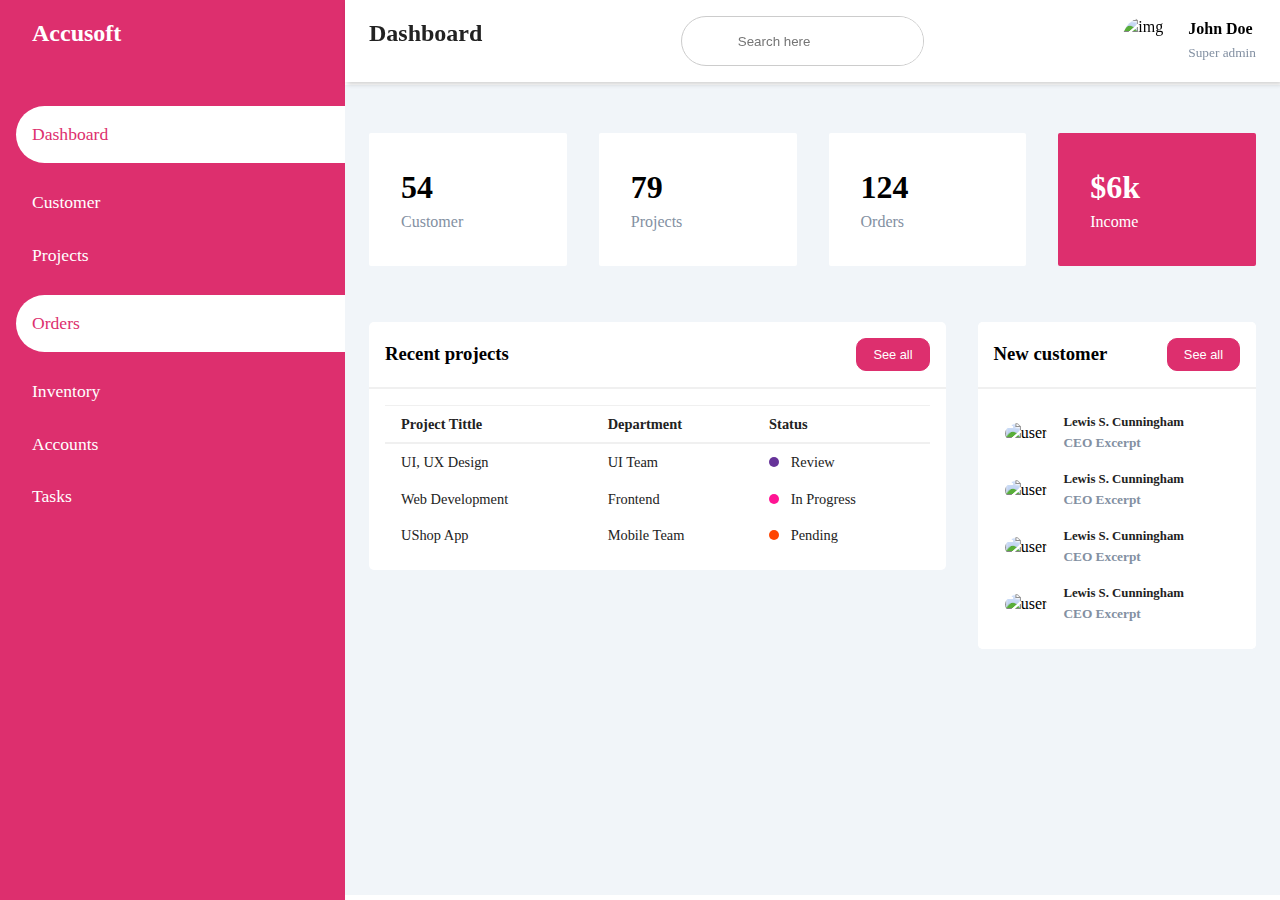
==== Seller/index.html @ 7dd34c06 "'seller'" ====
<!DOCTYPE html>
<html lang="en">
  <head>
    <meta charset="UTF-8" />
    <meta http-equiv="X-UA-Compatible" content="IE=edge" />
    <meta name="viewport" content="width=device-width, initial-scale=1.0" />
    <title>Document</title>
    <link
      rel="stylesheet"
      href="https://cdnjs.cloudflare.com/ajax/libs/font-awesome/5.15.3/css/all.min.css"
      integrity="sha512-iBBXm8fW90+nuLcSKlbmrPcLa0OT92xO1BIsZ+ywDWZCvqsWgccV3gFoRBv0z+8dLJgyAHIhR35VZc2oM/gI1w=="
      crossorigin="anonymous"
    />
    <link rel="stylesheet" href="../Asserts/Css/style.css" />
  </head>
  <body>
    <input type="checkbox" name="sidebar-toggle" id="sidebar-toggle" />

    <!-- Sidebar -->
    <div class="sidebar-seller">
      <div class="sidebar-brand">
        <h2>
          <i class="fab fa-accusoft"></i>
          <span>Accusoft</span>
        </h2>
      </div>
      <div class="sidebar-menu">
        <ul>
          <li>
            <a class="active" href="">
              <i class="fa fa-igloo"></i>
              <span>Dashboard</span>
            </a>
          </li>
          <li>
            <a href="">
              <i class="fa fa-users"></i>
              <span>Customer</span>
            </a>
          </li>
          <li>
            <a href="">
              <i class="fa fa-clipboard-list"></i>
              <span>Projects</span>
            </a>
          </li>
          <li>
            <a class="active" href="">
              <i class="fa fa-shopping-bag"></i>
              <span>Orders</span>
            </a>
          </li>
          <li>
            <a href="">
              <i class="fa fa-receipt"></i>
              <span>Inventory</span>
            </a>
          </li>
          <li>
            <a href="">
              <i class="fa fa-user-circle"></i>
              <span>Accounts</span>
            </a>
          </li>
          <li>
            <a href="">
              <i class="fa fa-clipboard-list"></i>
              <span>Tasks</span>
            </a>
          </li>
        </ul>
      </div>
    </div>

    <!-- Content -->
    <div class="main-content-seller">
      <header>
        <h2>
          <label for="sidebar-toggle">
            <span class="fa fa-bars"></span>
          </label>
          Dashboard
        </h2>
        <div class="search-wrapper">
          <i class="fa fa-search"></i>
          <input type="search" placeholder="Search here" />
        </div>
        <div class="user-wrapper">
          <img src="../Asserts/Images/Admin/admin.jpg" alt="img" />
          <div class="info">
            <h4>John Doe</h4>
            <small>Super admin</small>
          </div>
        </div>
      </header>
      <main>
        <div class="cards">
          <div class="card-single">
            <div class="card-info">
              <h1>54</h1>
              <span>Customer</span>
            </div>
            <div class="card-icon">
              <i class="fa fa-users"></i>
            </div>
          </div>
          <div class="card-single">
            <div class="card-info">
              <h1>79</h1>
              <span>Projects</span>
            </div>
            <div class="card-icon">
              <i class="fa fa-clipboard-list"></i>
            </div>
          </div>
          <div class="card-single">
            <div class="card-info">
              <h1>124</h1>
              <span>Orders</span>
            </div>
            <div class="card-icon">
              <i class="fa fa-shopping-bag"></i>
            </div>
          </div>
          <div class="card-single">
            <div class="card-info">
              <h1>$6k</h1>
              <span>Income</span>
            </div>
            <div class="card-icon">
              <i class="fab fa-google-wallet"></i>
            </div>
          </div>
        </div>

        <div class="recent-flex">
          <div class="projects">
            <div class="card">
              <div class="card-header">
                <h3>Recent projects</h3>
                <button>See all <i class="fa fa-arrow-right"></i></button>
              </div>
              <div class="card-body">
                <table>
                  <thead>
                    <tr>
                      <th>Project Tittle</th>
                      <th>Department</th>
                      <th>Status</th>
                    </tr>
                  </thead>
                  <tbody>
                    <tr>
                      <td>UI, UX Design</td>
                      <td>UI team</td>
                      <td>
                        <span class="status purple"></span>
                        review
                      </td>
                    </tr>
                    <tr>
                      <td>Web development</td>
                      <td>Frontend</td>
                      <td>
                        <span class="status pink"></span>
                        in progress
                      </td>
                    </tr>
                    <tr>
                      <td>UShop app</td>
                      <td>Mobile team</td>
                      <td>
                        <span class="status orange"></span>
                        pending
                      </td>
                    </tr>
                  </tbody>
                </table>
              </div>
            </div>
          </div>
          <div class="customers">
            <div class="card">
              <div class="card-header">
                <h3>New customer</h3>
                <button>See all <i class="fas fa-arrow-right"></i></button>
              </div>
              <div class="card-body">
                <div class="customer">
                  <div class="customer__info">
                    <div class="avatar">
                      <img src="../Asserts/Images/Admin/user.png" alt="user" />
                    </div>
                    <div class="info">
                      <h4>Lewis S. Cunningham</h4>
                      <small>CEO Excerpt</small>
                    </div>
                  </div>
                  <div class="customer__contact">
                    <i class="fas fa-user-circle"></i>
                    <i class="fas fa-comment"></i>
                    <i class="fas fa-phone"></i>
                  </div>
                </div>
                <div class="customer">
                  <div class="customer__info">
                    <div class="avatar">
                      <img src="../Asserts/Images/Admin/user.png" alt="user" />
                    </div>
                    <div class="info">
                      <h4>Lewis S. Cunningham</h4>
                      <small>CEO Excerpt</small>
                    </div>
                  </div>
                  <div class="customer__contact">
                    <i class="fas fa-user-circle"></i>
                    <i class="fas fa-comment"></i>
                    <i class="fas fa-phone"></i>
                  </div>
                </div>
                <div class="customer">
                  <div class="customer__info">
                    <div class="avatar">
                      <img src="../Asserts/Images/Admin/user.png" alt="user" />
                    </div>
                    <div class="info">
                      <h4>Lewis S. Cunningham</h4>
                      <small>CEO Excerpt</small>
                    </div>
                  </div>
                  <div class="customer__contact">
                    <i class="fas fa-user-circle"></i>
                    <i class="fas fa-comment"></i>
                    <i class="fas fa-phone"></i>
                  </div>
                </div>
                <div class="customer">
                  <div class="customer__info">
                    <div class="avatar">
                      <img src="../Asserts/Images/Admin/user.png" alt="user" />
                    </div>
                    <div class="info">
                      <h4>Lewis S. Cunningham</h4>
                      <small>CEO Excerpt</small>
                    </div>
                  </div>
                  <div class="customer__contact">
                    <i class="fas fa-user-circle"></i>
                    <i class="fas fa-comment"></i>
                    <i class="fas fa-phone"></i>
                  </div>
                </div>
              </div>
            </div>
          </div>
        </div>
      </main>
    </div>
  </body>
</html>
---- Asserts/Css/style.css ----
* {
  margin: 0;
  padding: 0;
  -webkit-box-sizing: border-box;
          box-sizing: border-box;
}

html,
body {
  font-size: 16px;
  font-weight: 500;
  line-height: 1.43;
  text-decoration: none;
  list-style: none;
}

html ::-moz-selection,
body ::-moz-selection {
  color: black;
}

html ::selection,
body ::selection {
  color: black;
}

:root {
  --color-main: #1a202e;
  --main-color-seller: #dd2f6e;
  --color-dark-seller: #1d2231;
  --text-grey-seller: #8390a2;
}

#sidebar-toggle {
  display: none;
}

#sidebar-toggle:checked ~ .sidebar {
  left: -100%;
}

#sidebar-toggle:checked ~ .main-content header {
  left: 0;
  right: 0;
  width: 100%;
}

#sidebar-toggle:checked ~ .main-content {
  margin-left: 0;
}

.sidebar {
  width: 280px;
  position: fixed;
  top: 0;
  left: 0;
  height: 100%;
  padding: 1rem 1.5rem;
  background: var(--color-main);
  color: #fff;
  z-index: 20;
  -webkit-transition: left 300ms;
  transition: left 300ms;
}

.sidebar .sidebar-brand {
  height: 70px;
}

.sidebar .sidebar-brand .brand-flex {
  display: -webkit-box;
  display: -ms-flexbox;
  display: flex;
  -webkit-box-pack: justify;
      -ms-flex-pack: justify;
          justify-content: space-between;
  -webkit-box-align: center;
      -ms-flex-align: center;
          align-items: center;
}

.sidebar .sidebar-brand .brand-flex .brand-icons span {
  font-size: 1.5rem;
  margin-left: 0.5rem;
}

.sidebar .sidebar-main .sidebar-user {
  margin: 0rem 0rem 1rem 0rem;
  text-align: center;
}

.sidebar .sidebar-main .sidebar-user img {
  width: 110px;
  height: 110px;
  border-radius: 50%;
  border-left: 2px solid transparent;
  border-right: 2px solid #efefef;
  border-bottom: 2px solid #efefef;
  border-top: 2px solid #efefef;
}

.sidebar .sidebar-main .sidebar-user .info h3 {
  font-size: 1rem;
}

.sidebar .sidebar-main .sidebar-user .info span {
  font-size: 0.8rem;
}

.sidebar .sidebar-main .sidebar-menu {
  margin-top: 3rem;
}

.sidebar .sidebar-main .sidebar-menu .menu-head {
  text-transform: uppercase;
  color: #8da2fb;
  font-size: 0.75rem;
  font-weight: 500;
  margin-bottom: 0.8rem;
}

.sidebar .sidebar-main .sidebar-menu .menu-head .heading {
  font-size: 1rem;
}

.sidebar .sidebar-main .sidebar-menu ul {
  margin-bottom: 1.5rem;
  margin-left: 0.5rem;
}

.sidebar .sidebar-main .sidebar-menu ul li {
  list-style: none;
  margin-bottom: 0.9rem;
}

.sidebar .sidebar-main .sidebar-menu ul li a {
  display: -webkit-box;
  display: -ms-flexbox;
  display: flex;
  -webkit-box-align: center;
      -ms-flex-align: center;
          align-items: center;
  color: #efefef;
  font-size: 0.9rem;
  text-decoration: none;
}

.sidebar .sidebar-main .sidebar-menu ul li a span {
  font-size: 1rem;
  display: inline-block;
  margin-right: 0.5rem;
}

.main-content {
  margin-left: 280px;
  -webkit-transition: margin-left 300ms;
  transition: margin-left 300ms;
}

.main-content header {
  height: 70px;
  display: -webkit-box;
  display: -ms-flexbox;
  display: flex;
  -webkit-box-pack: justify;
      -ms-flex-pack: justify;
          justify-content: space-between;
  -webkit-box-align: center;
      -ms-flex-align: center;
          align-items: center;
  background: #fff;
  padding: 1rem 1.5rem;
  position: fixed;
  top: 0;
  left: 280px;
  width: calc(100% - 280px);
  z-index: 20;
  -webkit-box-shadow: 4px 4px 10px rgba(0, 0, 0, 0.1);
          box-shadow: 4px 4px 10px rgba(0, 0, 0, 0.1);
  -webkit-transition: left 300ms;
  transition: left 300ms;
}

.main-content header .menu-toggle label {
  height: 60px;
  width: 60px;
  display: -ms-grid;
  display: grid;
  place-items: center;
  font-size: 1.5rem;
  border-radius: 50%;
}

.main-content header .menu-toggle label:hover {
  background: #efefef;
}

.main-content header .header-icons span {
  display: inline-block;
  margin-left: 0.7rem;
  font-size: 1.4rem;
}

.main-content main {
  padding: 1.5rem;
  background: #f1f5f9;
  min-height: calc(100vh - 70px);
  margin-top: 70px;
}

.main-content main .page-header {
  display: -webkit-box;
  display: -ms-flexbox;
  display: flex;
  -webkit-box-pack: justify;
      -ms-flex-pack: justify;
          justify-content: space-between;
}

.main-content main .page-header .header-actions button {
  outline: none;
  color: #fff;
  background: #5850ec;
  border: none;
  padding: 0.6rem 1rem;
  margin-left: 1rem;
  border-radius: 3px;
  font-weight: 600;
}

.main-content main .page-header .header-actions button span {
  font-size: 1.2rem;
  margin-left: 0.6rem;
}

.main-content main .cards {
  display: -ms-grid;
  display: grid;
  -ms-grid-columns: (1fr)[3];
      grid-template-columns: repeat(3, 1fr);
  grid-gap: 3rem;
  margin-top: 2rem;
}

.main-content main .cards .card-single {
  background: #fff;
  padding: 1rem;
  -webkit-box-shadow: 4px 4px 10px rgba(0, 0, 0, 0.1);
          box-shadow: 4px 4px 10px rgba(0, 0, 0, 0.1);
  border-radius: 2px;
}

.main-content main .cards .card-single .card-flex {
  display: -ms-grid;
  display: grid;
  -ms-grid-columns: 70% auto;
      grid-template-columns: 70% auto;
  -webkit-box-align: center;
      -ms-flex-align: center;
          align-items: center;
}

.main-content main .cards .card-single .card-flex .card-info .card-head span {
  display: block;
  text-transform: uppercase;
  color: #555;
  font-size: 0.9rem;
}

.main-content main .cards .card-single .card-flex .card-info .card-head small {
  font-weight: 600;
  color: #555;
}

.main-content main .cards .card-single .card-flex .card-info h2 {
  font-size: 2.2rem;
  color: #333;
}

.main-content main .cards .card-single .card-flex .card-chart span {
  font-size: 5rem;
}

.main-content main .cards .card-single .card-flex .card-chart.success span {
  color: seagreen;
}

.main-content main .cards .card-single .card-flex .card-chart.danger span {
  color: tomato;
}

.main-content main .cards .card-single .card-flex .card-chart.yellow span {
  color: orangered;
}

.main-content main .product-grid {
  margin-top: 4rem;
  display: -ms-grid;
  display: grid;
  -ms-grid-columns: auto 66%;
      grid-template-columns: auto 66%;
  grid-gap: 3rem;
}

.main-content main .product-grid .analytics-card {
  background: #fff;
  padding: 1.5rem;
}

.main-content main .product-grid .analytics-card .analytics-head {
  display: -webkit-box;
  display: -ms-flexbox;
  display: flex;
  -webkit-box-pack: justify;
      -ms-flex-pack: justify;
          justify-content: space-between;
  -webkit-box-align: center;
      -ms-flex-align: center;
          align-items: center;
  margin-bottom: 3rem;
}

.main-content main .product-grid .analytics-card .analytics-head h2 {
  font-size: 2rem;
}

.main-content main .product-grid .analytics-card .analytics-head span {
  font-size: 1.5rem;
}

.main-content main .product-grid .analytics-card .analytics-chart small {
  font-weight: 600;
  color: #555;
  margin-bottom: 1rem;
  display: block;
}

.main-content main .product-grid .analytics-card .analytics-chart .chart-circle {
  height: 150px;
  width: 150px;
  border-left: 10px solid transparent;
  border-right: 10px solid #5850ec;
  border-bottom: 10px solid #5850ec;
  border-top: 10px solid #5850ec;
  display: -ms-grid;
  display: grid;
  place-items: center;
  margin: auto;
  border-radius: 50%;
  margin-bottom: 3rem;
}

.main-content main .product-grid .analytics-card .analytics-chart .analytics-btn button {
  display: block;
  padding: 0.6rem 1rem;
  width: 100%;
  height: 45px;
  background: #5850ec;
  color: #fff;
  border: 1px solid #5850ec;
  border-radius: 3px;
}

.main-content main .product-grid .products h3 small {
  color: #5850ec;
  font-weight: 600;
  font-size: 0.9rem;
  display: inline-block;
  margin-left: 1rem;
}

.main-content main .product-grid .products .table-responsive {
  overflow: auto;
}

.main-content main .product-grid .products .table-responsive .products__table {
  width: 100%;
  border-collapse: collapse;
  margin-top: 1rem;
}

.main-content main .product-grid .products .table-responsive .products__table span.indicator {
  background: #c9f7f5;
  height: 15px;
  width: 15px;
  border-radius: 50%;
}

.main-content main .product-grid .products .table-responsive .products__table span.indicator.even {
  background: #fff4de;
  height: 15px;
  width: 15px;
  border-radius: 50%;
}

.main-content main .product-grid .products .table-responsive .products__table button {
  background: #8da2fd;
  color: midnightblue;
  border: 1px solid #8da2fd;
  padding: 0.5rem;
  border-radius: 3px;
}

.main-content main .product-grid .products .table-responsive .products__table tr td div {
  margin-bottom: 0.8rem;
  padding: 0.5rem;
  font-size: 0.9rem;
  font-weight: 500;
  color: #444;
  background: #fff;
  height: 60px;
  display: -webkit-box;
  display: -ms-flexbox;
  display: flex;
  -webkit-box-align: center;
      -ms-flex-align: center;
          align-items: center;
}

@media only screen and (max-width: 1124px) {
  .sidebar {
    left: -100%;
    z-index: 30;
  }
  #sidebar-toggle:checked ~ .sidebar {
    left: 0;
  }
  .main-content {
    margin-left: 0;
  }
  .main-content header {
    left: 0;
    width: 100%;
  }
  .main-content main .cards {
    -ms-grid-columns: (1fr)[2];
        grid-template-columns: repeat(2, 1fr);
  }
  .main-content main .product-grid {
    overflow-x: auto;
  }
}

@media only screen and (max-width: 768px) {
  .main-content main .page-header {
    display: block;
  }
  .main-content main .page-header .header-actions {
    margin-top: 1rem;
    text-align: right;
  }
  .main-content main .page-header .header-actions button:first-child {
    margin-left: 0rem;
  }
  .main-content main .cards {
    -ms-grid-columns: 100%;
        grid-template-columns: 100%;
  }
  .main-content main .product-grid {
    -ms-grid-columns: 100%;
        grid-template-columns: 100%;
  }
}

#sidebar-toggle {
  display: none;
}

#sidebar-toggle:checked + .sidebar-seller {
  width: 70px;
}

#sidebar-toggle:checked + .sidebar-seller li a {
  padding-left: 0;
}

#sidebar-toggle:checked + .sidebar-seller li a i {
  margin-left: 1rem;
}

#sidebar-toggle:checked + .sidebar-seller .sidebar-brand li,
#sidebar-toggle:checked + .sidebar-seller li {
  padding-left: 0.5rem;
}

#sidebar-toggle:checked + .sidebar-seller .sidebar-brand h2 span:last-child,
#sidebar-toggle:checked + .sidebar-seller li a span:last-child {
  display: none;
}

.sidebar-seller {
  width: 345px;
  position: fixed;
  top: 0;
  left: 0;
  height: 100%;
  background: var(--main-color-seller);
  -webkit-transition: width 300ms;
  transition: width 300ms;
}

.sidebar-seller .sidebar-brand {
  height: 90px;
  padding: 1rem 0rem 1rem 2rem;
  -webkit-transition: all 0.8s;
  transition: all 0.8s;
  color: #fff;
}

.sidebar-seller .sidebar-brand span {
  display: inline-block;
  padding-right: 1rem;
}

.sidebar-seller .sidebar-menu {
  margin-top: 1rem;
}

.sidebar-seller .sidebar-menu li {
  -webkit-transition: all 0.8s;
  transition: all 0.8s;
  list-style: none;
  width: 100%;
  margin-bottom: 1.7rem;
  padding-left: 1rem;
}

.sidebar-seller .sidebar-menu li a {
  display: block;
  color: #fff;
  font-size: 1.1rem;
  text-decoration: none;
  padding-left: 1rem;
}

.sidebar-seller .sidebar-menu li a.active {
  background: #fff;
  color: var(--main-color-seller);
  padding-top: 1rem;
  padding-bottom: 1rem;
  border-radius: 30px 0 0 30px;
}

.sidebar-seller .sidebar-menu li a span:first-child {
  font-size: 1.5rem;
  padding-right: 1rem;
}

#sidebar-toggle:checked ~ .main-content-seller {
  margin-left: 70px;
}

#sidebar-toggle:checked ~ .main-content-seller header {
  width: calc(100% - 70px);
  left: 70px;
}

.main-content-seller {
  -webkit-transition: margin-left 300ms;
  transition: margin-left 300ms;
  margin-left: 345px;
}

.main-content-seller header {
  position: fixed;
  top: 0;
  left: 345px;
  width: calc(100% - 345px);
  z-index: 100;
  display: -webkit-box;
  display: -ms-flexbox;
  display: flex;
  -webkit-box-pack: justify;
      -ms-flex-pack: justify;
          justify-content: space-between;
  padding: 1rem 1.5rem;
  -webkit-box-shadow: 2px 2px 5px rgba(0, 0, 0, 0.2);
          box-shadow: 2px 2px 5px rgba(0, 0, 0, 0.2);
  background: #fff;
  -webkit-transition: left 300ms;
  transition: left 300ms;
}

.main-content-seller header h2 {
  color: #222;
}

.main-content-seller header h2 label i {
  font-size: 1.7rem;
  padding-right: 1rem;
}

.main-content-seller header .search-wrapper {
  border: 1px solid #ccc;
  border-radius: 30px;
  height: 50px;
  display: -webkit-box;
  display: -ms-flexbox;
  display: flex;
  -webkit-box-align: center;
      -ms-flex-align: center;
          align-items: center;
  overflow-x: hidden;
}

.main-content-seller header .search-wrapper input {
  height: 100%;
  padding: 0.5rem;
  border: none;
  outline: none;
}

.main-content-seller header .search-wrapper i {
  display: inline-block;
  padding: 0rem 1rem;
  margin-right: 1rem;
  font-size: 1.5rem;
}

.main-content-seller header .user-wrapper {
  display: -webkit-box;
  display: -ms-flexbox;
  display: flex;
  -webkit-box-align: center;
      -ms-flex-align: center;
          align-items: center;
}

.main-content-seller header .user-wrapper img {
  width: 50px;
  height: 50px;
  border-radius: 50%;
  margin-right: 1rem;
}

.main-content-seller header .user-wrapper .info small {
  display: inline-block;
  color: var(--text-grey-seller);
}

.main-content-seller main {
  margin-top: 85px;
  padding: 2rem 1.5rem;
  background: #f1f5f9;
  min-height: calc(100vh - 90px);
}

.main-content-seller main .cards {
  display: -ms-grid;
  display: grid;
  -ms-grid-columns: (1fr)[4];
      grid-template-columns: repeat(4, 1fr);
  grid-gap: 2rem;
  margin-top: 1rem;
}

.main-content-seller main .cards .card-single {
  display: -webkit-box;
  display: -ms-flexbox;
  display: flex;
  -webkit-box-pack: justify;
      -ms-flex-pack: justify;
          justify-content: space-between;
  background: #fff;
  padding: 2rem;
  border-radius: 2px;
}

.main-content-seller main .cards .card-single:last-child {
  background: var(--main-color-seller);
}

.main-content-seller main .cards .card-single:last-child .card-info h1,
.main-content-seller main .cards .card-single:last-child .card-info span,
.main-content-seller main .cards .card-single:last-child .card-info i,
.main-content-seller main .cards .card-single:last-child .card-icon h1,
.main-content-seller main .cards .card-single:last-child .card-icon span,
.main-content-seller main .cards .card-single:last-child .card-icon i {
  color: #fff;
}

.main-content-seller main .cards .card-single .card-info span {
  color: var(--text-grey-seller);
}

.main-content-seller main .cards .card-single .card-icon i {
  font-size: 3rem;
  color: var(--main-color-seller);
}

.main-content-seller main .recent-flex {
  margin-top: 3.5rem;
  display: -ms-grid;
  display: grid;
  -ms-grid-columns: 65% auto;
      grid-template-columns: 65% auto;
  grid-gap: 2rem;
}

.main-content-seller main .recent-flex .projects .card {
  background: #fff;
  border-radius: 5px;
}

.main-content-seller main .recent-flex .projects .card .card-header {
  padding: 1rem;
  border-bottom: 2px solid #f0f0f0;
  display: -webkit-box;
  display: -ms-flexbox;
  display: flex;
  -webkit-box-pack: justify;
      -ms-flex-pack: justify;
          justify-content: space-between;
  -webkit-box-align: center;
      -ms-flex-align: center;
          align-items: center;
}

.main-content-seller main .recent-flex .projects .card .card-header button {
  background: var(--main-color-seller);
  border-radius: 10px;
  color: #fff;
  font-size: 0.8rem;
  padding: 0.5rem 1rem;
  border: 1px solid var(--main-color-seller);
  outline: none;
}

.main-content-seller main .recent-flex .projects .card .card-body {
  padding: 1rem;
}

.main-content-seller main .recent-flex .projects .card .card-body table {
  width: 100%;
  overflow-x: hidden;
  border-collapse: collapse;
}

.main-content-seller main .recent-flex .projects .card .card-body table thead tr {
  border-top: 1px solid #f0f0f0;
  border-bottom: 2px solid #f0f0f0;
}

.main-content-seller main .recent-flex .projects .card .card-body table thead tr th {
  text-transform: capitalize;
  text-align: left;
  padding: 0.5rem 1rem;
  font-weight: 700;
  font-size: 0.9rem;
  color: #222;
}

.main-content-seller main .recent-flex .projects .card .card-body table tbody tr td {
  text-transform: capitalize;
  text-align: left;
  padding: 0.5rem 1rem;
  font-size: 0.9rem;
  color: #222;
}

.main-content-seller main .recent-flex .projects .card .card-body table tbody tr td .status {
  display: inline-block;
  margin-right: 0.5rem;
  width: 10px;
  height: 10px;
  border-radius: 50%;
}

.main-content-seller main .recent-flex .projects .card .card-body table tbody tr td .status.purple {
  background: rebeccapurple;
}

.main-content-seller main .recent-flex .projects .card .card-body table tbody tr td .status.pink {
  background: deeppink;
}

.main-content-seller main .recent-flex .projects .card .card-body table tbody tr td .status.orange {
  background: orangered;
}

.main-content-seller main .recent-flex .customers {
  background: #fff;
  border-radius: 5px;
}

.main-content-seller main .recent-flex .customers .card {
  background: #fff;
  border-radius: 5px;
}

.main-content-seller main .recent-flex .customers .card .card-header {
  padding: 1rem;
  border-bottom: 2px solid #f0f0f0;
  display: -webkit-box;
  display: -ms-flexbox;
  display: flex;
  -webkit-box-pack: justify;
      -ms-flex-pack: justify;
          justify-content: space-between;
  -webkit-box-align: center;
      -ms-flex-align: center;
          align-items: center;
}

.main-content-seller main .recent-flex .customers .card .card-header button {
  background: var(--main-color-seller);
  border-radius: 10px;
  color: #fff;
  font-size: 0.8rem;
  padding: 0.5rem 1rem;
  border: 1px solid var(--main-color-seller);
  outline: none;
}

.main-content-seller main .recent-flex .customers .card .card-body {
  padding: 1rem;
}

.main-content-seller main .recent-flex .customers .card .card-body .customer {
  display: -webkit-box;
  display: -ms-flexbox;
  display: flex;
  -webkit-box-pack: justify;
      -ms-flex-pack: justify;
          justify-content: space-between;
  -webkit-box-align: center;
      -ms-flex-align: center;
          align-items: center;
  padding: 0.5rem 0.7rem;
}

.main-content-seller main .recent-flex .customers .card .card-body .customer .customer__info {
  display: -webkit-box;
  display: -ms-flexbox;
  display: flex;
  -webkit-box-align: center;
      -ms-flex-align: center;
          align-items: center;
}

.main-content-seller main .recent-flex .customers .card .card-body .customer .customer__info .avatar img {
  width: 40px;
  height: 40px;
  border-radius: 50%;
  margin-right: 1rem;
}

.main-content-seller main .recent-flex .customers .card .card-body .customer .customer__info .info h4 {
  font-size: 0.8rem;
  font-weight: 700;
  color: #222;
}

.main-content-seller main .recent-flex .customers .card .card-body .customer .customer__info .info small {
  font-weight: 600;
  color: var(--text-grey-seller);
}

.main-content-seller main .recent-flex .customers .card .card-body .customer .customer__contact i {
  font-size: 1.2rem;
  display: inline-block;
  margin-left: 0.5rem;
  color: var(--main-color-seller);
}

@media only screen and (max-width: 1200px) {
  .sidebar-seller {
    -webkit-transition: all 0.8s;
    transition: all 0.8s;
    z-index: 200;
  }
  .sidebar-seller:hover {
    width: 345px !important;
  }
  .sidebar-seller:hover .sidebar-brand h2 span:last-child {
    display: inline-block !important;
  }
  .sidebar-seller:hover .sidebar-menu li {
    padding-left: 1rem;
  }
  .sidebar-seller:hover .sidebar-menu li a {
    padding-left: 1rem;
  }
  .sidebar-seller:hover .sidebar-menu li a i {
    margin-left: 0;
  }
  .sidebar-seller:hover .sidebar-menu li a span:last-child {
    display: inline-block !important;
  }
}

@media only screen and (max-width: 960px) {
  .sidebar-seller {
    left: -100% !important;
  }
  .main-content-seller {
    width: 100%;
    margin-left: 0;
  }
  .main-content-seller header {
    width: 100% !important;
    left: 0 !important;
  }
  .main-content-seller main .cards {
    -ms-grid-columns: (1fr)[3];
        grid-template-columns: repeat(3, 1fr);
  }
  .main-content-seller main .recent-flex {
    -ms-grid-columns: 60% 40%;
        grid-template-columns: 60% 40%;
  }
}

@media only screen and (max-width: 768px) {
  .main-content-seller {
    width: 100%;
    margin-left: 0rem;
  }
  .main-content-seller header {
    width: 100% !important;
    left: 0 !important;
  }
  .main-content-seller header h2 label {
    display: inline-block;
    text-align: center;
    background: var(--main-color-seller);
    padding-right: 0rem;
    margin-right: 1rem;
    width: 40px;
    height: 40px;
    border-radius: 50%;
    color: #fff;
    display: -webkit-box;
    display: -ms-flexbox;
    display: flex;
    -webkit-box-align: center;
        -ms-flex-align: center;
            align-items: center;
    -webkit-box-pack: center;
        -ms-flex-pack: center;
            justify-content: center;
  }
  .main-content-seller header .search-wrapper {
    display: none;
  }
  .main-content-seller main .cards {
    -ms-grid-columns: (1fr)[2];
        grid-template-columns: repeat(2, 1fr);
  }
  .main-content-seller main .recent-flex {
    -ms-grid-columns: 100%;
        grid-template-columns: 100%;
  }
  #sidebar-toggle:checked + .sidebar-seller {
    left: 0 !important;
    z-index: 300;
    width: 345px !important;
  }
  #sidebar-toggle:checked + .sidebar-seller .sidebar-brand h2 span:last-child {
    display: inline-block !important;
  }
  #sidebar-toggle:checked + .sidebar-seller .sidebar-menu li {
    padding-left: 1rem;
  }
  #sidebar-toggle:checked + .sidebar-seller .sidebar-menu li a {
    padding-left: 1rem;
  }
  #sidebar-toggle:checked + .sidebar-seller .sidebar-menu li a i {
    margin-left: 0;
  }
  #sidebar-toggle:checked + .sidebar-seller .sidebar-menu li a span:last-child {
    display: inline-block !important;
  }
  #sidebar-toggle:checked + .main-content-seller {
    margin-left: 0 !important;
  }
}

@media only screen and (max-width: 560px) {
  .main-content-seller main .cards {
    -ms-grid-columns: 100%;
        grid-template-columns: 100%;
  }
}
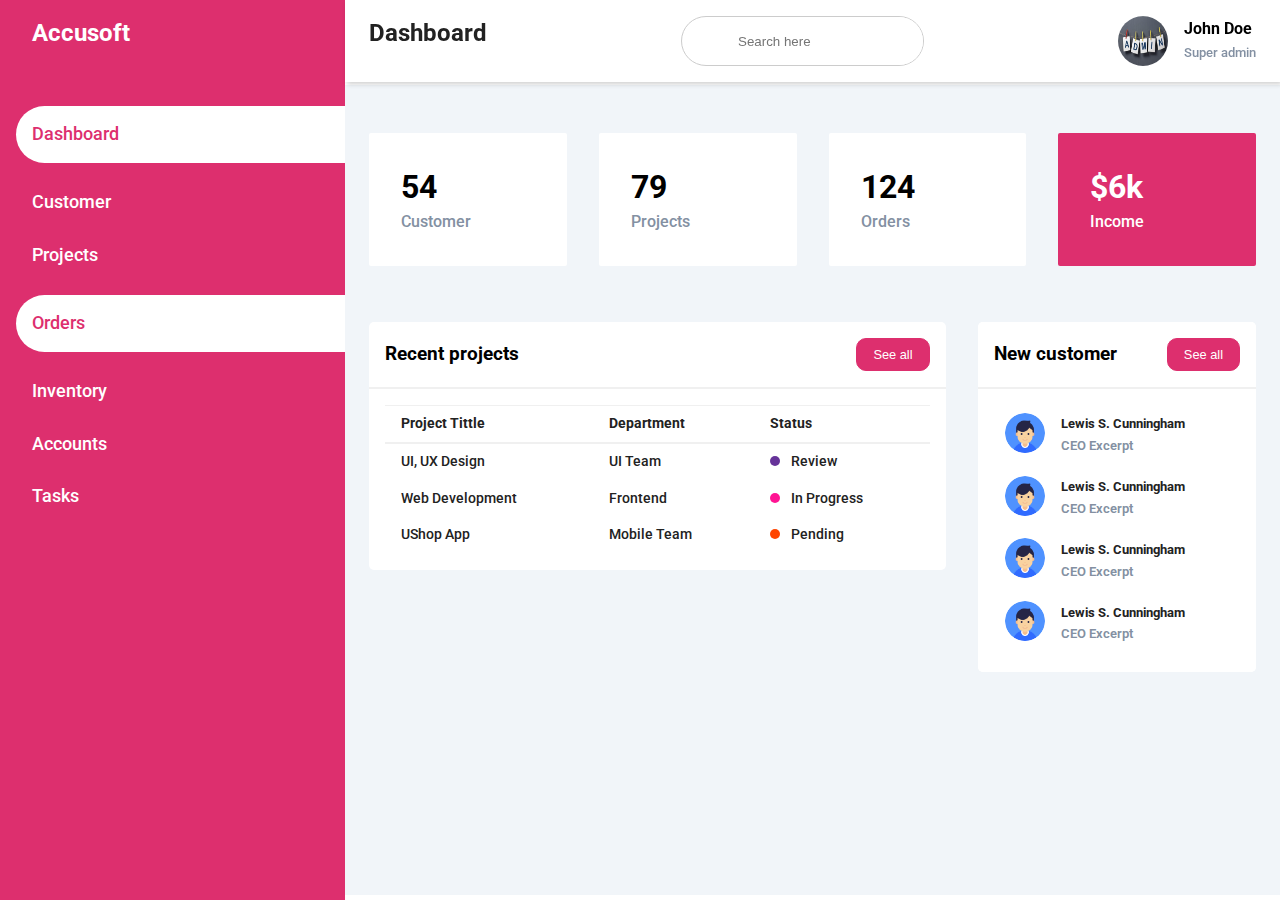
==== commit 2fe9c459: "'final'" ====
--- a/Seller/index.html
+++ b/Seller/index.html
@@ -11,7 +11,7 @@
       integrity="sha512-iBBXm8fW90+nuLcSKlbmrPcLa0OT92xO1BIsZ+ywDWZCvqsWgccV3gFoRBv0z+8dLJgyAHIhR35VZc2oM/gI1w=="
       crossorigin="anonymous"
     />
-    <link rel="stylesheet" href="../Asserts/Css/style.css" />
+    <link rel="stylesheet" href="../Assets/Css/style.css" />
   </head>
   <body>
     <input type="checkbox" name="sidebar-toggle" id="sidebar-toggle" />
@@ -86,7 +86,7 @@
           <input type="search" placeholder="Search here" />
         </div>
         <div class="user-wrapper">
-          <img src="../Asserts/Images/Admin/admin.jpg" alt="img" />
+          <img src="../Assets/Images/Admin/admin.jpg" alt="img" />
           <div class="info">
             <h4>John Doe</h4>
             <small>Super admin</small>
@@ -189,55 +189,55 @@
                 <div class="customer">
                   <div class="customer__info">
                     <div class="avatar">
-                      <img src="../Asserts/Images/Admin/user.png" alt="user" />
-                    </div>
-                    <div class="info">
-                      <h4>Lewis S. Cunningham</h4>
-                      <small>CEO Excerpt</small>
-                    </div>
-                  </div>
-                  <div class="customer__contact">
-                    <i class="fas fa-user-circle"></i>
-                    <i class="fas fa-comment"></i>
-                    <i class="fas fa-phone"></i>
-                  </div>
-                </div>
-                <div class="customer">
-                  <div class="customer__info">
-                    <div class="avatar">
-                      <img src="../Asserts/Images/Admin/user.png" alt="user" />
-                    </div>
-                    <div class="info">
-                      <h4>Lewis S. Cunningham</h4>
-                      <small>CEO Excerpt</small>
-                    </div>
-                  </div>
-                  <div class="customer__contact">
-                    <i class="fas fa-user-circle"></i>
-                    <i class="fas fa-comment"></i>
-                    <i class="fas fa-phone"></i>
-                  </div>
-                </div>
-                <div class="customer">
-                  <div class="customer__info">
-                    <div class="avatar">
-                      <img src="../Asserts/Images/Admin/user.png" alt="user" />
-                    </div>
-                    <div class="info">
-                      <h4>Lewis S. Cunningham</h4>
-                      <small>CEO Excerpt</small>
-                    </div>
-                  </div>
-                  <div class="customer__contact">
-                    <i class="fas fa-user-circle"></i>
-                    <i class="fas fa-comment"></i>
-                    <i class="fas fa-phone"></i>
-                  </div>
-                </div>
-                <div class="customer">
-                  <div class="customer__info">
-                    <div class="avatar">
-                      <img src="../Asserts/Images/Admin/user.png" alt="user" />
+                      <img src="../Assets/Images/Admin/user.png" alt="user" />
+                    </div>
+                    <div class="info">
+                      <h4>Lewis S. Cunningham</h4>
+                      <small>CEO Excerpt</small>
+                    </div>
+                  </div>
+                  <div class="customer__contact">
+                    <i class="fas fa-user-circle"></i>
+                    <i class="fas fa-comment"></i>
+                    <i class="fas fa-phone"></i>
+                  </div>
+                </div>
+                <div class="customer">
+                  <div class="customer__info">
+                    <div class="avatar">
+                      <img src="../Assets/Images/Admin/user.png" alt="user" />
+                    </div>
+                    <div class="info">
+                      <h4>Lewis S. Cunningham</h4>
+                      <small>CEO Excerpt</small>
+                    </div>
+                  </div>
+                  <div class="customer__contact">
+                    <i class="fas fa-user-circle"></i>
+                    <i class="fas fa-comment"></i>
+                    <i class="fas fa-phone"></i>
+                  </div>
+                </div>
+                <div class="customer">
+                  <div class="customer__info">
+                    <div class="avatar">
+                      <img src="../Assets/Images/Admin/user.png" alt="user" />
+                    </div>
+                    <div class="info">
+                      <h4>Lewis S. Cunningham</h4>
+                      <small>CEO Excerpt</small>
+                    </div>
+                  </div>
+                  <div class="customer__contact">
+                    <i class="fas fa-user-circle"></i>
+                    <i class="fas fa-comment"></i>
+                    <i class="fas fa-phone"></i>
+                  </div>
+                </div>
+                <div class="customer">
+                  <div class="customer__info">
+                    <div class="avatar">
+                      <img src="../Assets/Images/Admin/user.png" alt="user" />
                     </div>
                     <div class="info">
                       <h4>Lewis S. Cunningham</h4>
--- a/Assets/Css/style.css
+++ b/Assets/Css/style.css
@@ -0,0 +1,4292 @@
+@charset "UTF-8";
+@import url("https://fonts.googleapis.com/css2?family=Roboto:wght@300;400;500;700&display=swap");
+* {
+  margin: 0;
+  padding: 0;
+  -webkit-box-sizing: border-box;
+          box-sizing: border-box;
+  list-style-type: none;
+}
+
+html,
+body {
+  font-size: 16px;
+  font-weight: 500;
+  font-family: "Roboto", sans-serif;
+  line-height: 1.43;
+  text-decoration: none;
+  list-style: none;
+}
+
+html ::-moz-selection,
+body ::-moz-selection {
+  color: black;
+}
+
+html ::selection,
+body ::selection {
+  color: black;
+}
+
+:root {
+  --color-main: #1a202e;
+  --main-color-seller: #dd2f6e;
+  --color-dark-seller: #1d2231;
+  --text-grey-seller: #8390a2;
+  --white-color: #fff;
+  --black-color: #000;
+  --text-color: #333;
+  --primary-color: #fff2ee;
+  --secondary-color: #ee4d2d;
+  --border-color: #dbdbdb;
+  --header-height: 120px;
+  --navbar-height: 36px;
+  --header-with-search-height: calc(
+    var(--header-height) - var(--navbar-height)
+  );
+}
+
+/* Responsive */
+.grid {
+  width: 100%;
+  max-width: 79%;
+  /* width: 1200px;
+    max-width: 100%; */
+  margin: 0 auto;
+  display: block;
+}
+
+.grid__full-width {
+  padding: 0 10px;
+  width: 100%;
+}
+
+.grid__row {
+  display: -webkit-box;
+  display: -ms-flexbox;
+  display: flex;
+  -ms-flex-wrap: wrap;
+      flex-wrap: wrap;
+  margin: 0 -10px;
+}
+
+.grid-column-2 {
+  padding: 0 10px;
+  width: calc((100% / 12) * 2);
+}
+
+.grid-column-2-4 {
+  padding: 0 10px;
+  width: 20%;
+}
+
+.grid-column-10 {
+  -webkit-box-flex: 1;
+      -ms-flex: 1;
+          flex: 1;
+  padding: 0 10px;
+  width: calc((100% / 12) * 8);
+}
+
+.grid-column-6 {
+  padding: 0 10px;
+  width: calc(100% / 2);
+}
+
+.grid-column-8 {
+  padding: 0 10px;
+  width: calc(100% * (7 / 12));
+}
+
+.grid-column-4 {
+  padding: 0 10px;
+  width: calc(100% * (5 / 12));
+}
+
+/* Animation */
+@-webkit-keyframes fadeIn {
+  0% {
+    opacity: 0;
+  }
+  50% {
+    opacity: 0.5;
+  }
+  100% {
+    opacity: 1;
+  }
+}
+@keyframes fadeIn {
+  0% {
+    opacity: 0;
+  }
+  50% {
+    opacity: 0.5;
+  }
+  100% {
+    opacity: 1;
+  }
+}
+
+@-webkit-keyframes headerNotificationGrowth {
+  from {
+    opacity: 0;
+    -webkit-transform: scale(0);
+            transform: scale(0);
+  }
+  to {
+    opacity: 1;
+    -webkit-transform: scale(1);
+            transform: scale(1);
+  }
+}
+
+@keyframes headerNotificationGrowth {
+  from {
+    opacity: 0;
+    -webkit-transform: scale(0);
+            transform: scale(0);
+  }
+  to {
+    opacity: 1;
+    -webkit-transform: scale(1);
+            transform: scale(1);
+  }
+}
+
+@-webkit-keyframes growth {
+  from {
+    -webkit-transform: scale(var(--growth-from));
+            transform: scale(var(--growth-from));
+  }
+  to {
+    -webkit-transform: scale(var(--growth-to));
+            transform: scale(var(--growth-to));
+  }
+}
+
+@keyframes growth {
+  from {
+    -webkit-transform: scale(var(--growth-from));
+            transform: scale(var(--growth-from));
+  }
+  to {
+    -webkit-transform: scale(var(--growth-to));
+            transform: scale(var(--growth-to));
+  }
+}
+
+/* Modal */
+/* #modal {
+    display: none;
+  } */
+#modal.show {
+  visibility: visible;
+}
+
+.modal {
+  visibility: hidden;
+  position: fixed;
+  top: 0;
+  bottom: 0;
+  left: 0;
+  right: 0;
+  display: -webkit-box;
+  display: -ms-flexbox;
+  display: flex;
+  -webkit-box-pack: center;
+      -ms-flex-pack: center;
+          justify-content: center;
+  -webkit-box-align: center;
+      -ms-flex-align: center;
+          align-items: center;
+  -webkit-animation: fadeIn linear 2s;
+          animation: fadeIn linear 2s;
+}
+
+.modal__overplay {
+  position: absolute;
+  width: 100%;
+  height: 100%;
+  background: rgba(0, 0, 0, 0.2);
+}
+
+.modal__body {
+  --growth-from: 0.5;
+  --growth-to: 1;
+  position: relative;
+  z-index: 2;
+  /* background: var(--white-color);
+    border-radius: 5px; */
+  -webkit-animation: growth linear 2s;
+          animation: growth linear 2s;
+}
+
+/* Button */
+.btn {
+  padding: 0;
+  /* min-width: 142px; */
+  min-width: 124px;
+  height: 34px;
+  text-decoration: none;
+  border: none;
+  border-radius: 2px;
+  text-transform: uppercase;
+  font-size: 0.9rem;
+  font-weight: 400;
+  outline: none;
+  cursor: pointer;
+  color: var(--text-color);
+  background: none;
+  -webkit-transition: all 0.5s;
+  transition: all 0.5s;
+}
+
+.btn:hover {
+  background: rgba(0, 0, 0, 0.04);
+}
+
+#sidebar-toggle {
+  display: none;
+}
+
+#sidebar-toggle:checked ~ .sidebar {
+  left: -100%;
+}
+
+#sidebar-toggle:checked ~ .main-content header {
+  left: 0;
+  right: 0;
+  width: 100%;
+}
+
+#sidebar-toggle:checked ~ .main-content {
+  margin-left: 0;
+}
+
+.sidebar {
+  width: 280px;
+  position: fixed;
+  top: 0;
+  left: 0;
+  height: 100%;
+  padding: 1rem 1.5rem;
+  background: var(--color-main);
+  color: #fff;
+  z-index: 20;
+  -webkit-transition: left 300ms;
+  transition: left 300ms;
+}
+
+.sidebar .sidebar-brand {
+  height: 70px;
+}
+
+.sidebar .sidebar-brand .brand-flex {
+  display: -webkit-box;
+  display: -ms-flexbox;
+  display: flex;
+  -webkit-box-pack: justify;
+      -ms-flex-pack: justify;
+          justify-content: space-between;
+  -webkit-box-align: center;
+      -ms-flex-align: center;
+          align-items: center;
+}
+
+.sidebar .sidebar-brand .brand-flex .brand-icons span {
+  font-size: 1.5rem;
+  margin-left: 0.5rem;
+}
+
+.sidebar .sidebar-main .sidebar-user {
+  margin: 0rem 0rem 1rem 0rem;
+  text-align: center;
+}
+
+.sidebar .sidebar-main .sidebar-user img {
+  width: 110px;
+  height: 110px;
+  border-radius: 50%;
+  border-left: 2px solid transparent;
+  border-right: 2px solid #efefef;
+  border-bottom: 2px solid #efefef;
+  border-top: 2px solid #efefef;
+}
+
+.sidebar .sidebar-main .sidebar-user .info h3 {
+  font-size: 1rem;
+}
+
+.sidebar .sidebar-main .sidebar-user .info span {
+  font-size: 0.8rem;
+}
+
+.sidebar .sidebar-main .sidebar-menu {
+  margin-top: 3rem;
+}
+
+.sidebar .sidebar-main .sidebar-menu .menu-head {
+  text-transform: uppercase;
+  color: #8da2fb;
+  font-size: 0.75rem;
+  font-weight: 500;
+  margin-bottom: 0.8rem;
+}
+
+.sidebar .sidebar-main .sidebar-menu .menu-head .heading {
+  font-size: 1rem;
+}
+
+.sidebar .sidebar-main .sidebar-menu ul {
+  margin-bottom: 1.5rem;
+  margin-left: 0.5rem;
+}
+
+.sidebar .sidebar-main .sidebar-menu ul li {
+  list-style: none;
+  margin-bottom: 0.9rem;
+}
+
+.sidebar .sidebar-main .sidebar-menu ul li a {
+  display: -webkit-box;
+  display: -ms-flexbox;
+  display: flex;
+  -webkit-box-align: center;
+      -ms-flex-align: center;
+          align-items: center;
+  color: #efefef;
+  font-size: 0.9rem;
+  text-decoration: none;
+}
+
+.sidebar .sidebar-main .sidebar-menu ul li a span {
+  font-size: 1rem;
+  display: inline-block;
+  margin-right: 0.5rem;
+}
+
+.main-content {
+  margin-left: 280px;
+  -webkit-transition: margin-left 300ms;
+  transition: margin-left 300ms;
+}
+
+.main-content header {
+  height: 70px;
+  display: -webkit-box;
+  display: -ms-flexbox;
+  display: flex;
+  -webkit-box-pack: justify;
+      -ms-flex-pack: justify;
+          justify-content: space-between;
+  -webkit-box-align: center;
+      -ms-flex-align: center;
+          align-items: center;
+  background: #fff;
+  padding: 1rem 1.5rem;
+  position: fixed;
+  top: 0;
+  left: 280px;
+  width: calc(100% - 280px);
+  z-index: 20;
+  -webkit-box-shadow: 4px 4px 10px rgba(0, 0, 0, 0.1);
+          box-shadow: 4px 4px 10px rgba(0, 0, 0, 0.1);
+  -webkit-transition: left 300ms;
+  transition: left 300ms;
+}
+
+.main-content header .menu-toggle label {
+  height: 60px;
+  width: 60px;
+  display: -ms-grid;
+  display: grid;
+  place-items: center;
+  font-size: 1.5rem;
+  border-radius: 50%;
+}
+
+.main-content header .menu-toggle label:hover {
+  background: #efefef;
+}
+
+.main-content header .header-icons span {
+  display: inline-block;
+  margin-left: 0.7rem;
+  font-size: 1.4rem;
+}
+
+.main-content main {
+  padding: 1.5rem;
+  background: #f1f5f9;
+  min-height: calc(100vh - 70px);
+  margin-top: 70px;
+}
+
+.main-content main .page-header {
+  display: -webkit-box;
+  display: -ms-flexbox;
+  display: flex;
+  -webkit-box-pack: justify;
+      -ms-flex-pack: justify;
+          justify-content: space-between;
+}
+
+.main-content main .page-header .header-actions button {
+  outline: none;
+  color: #fff;
+  background: #5850ec;
+  border: none;
+  padding: 0.6rem 1rem;
+  margin-left: 1rem;
+  border-radius: 3px;
+  font-weight: 600;
+}
+
+.main-content main .page-header .header-actions button span {
+  font-size: 1.2rem;
+  margin-left: 0.6rem;
+}
+
+.main-content main .cards {
+  display: -ms-grid;
+  display: grid;
+  -ms-grid-columns: (1fr)[3];
+      grid-template-columns: repeat(3, 1fr);
+  grid-gap: 3rem;
+  margin-top: 2rem;
+}
+
+.main-content main .cards .card-single {
+  background: #fff;
+  padding: 1rem;
+  -webkit-box-shadow: 4px 4px 10px rgba(0, 0, 0, 0.1);
+          box-shadow: 4px 4px 10px rgba(0, 0, 0, 0.1);
+  border-radius: 2px;
+}
+
+.main-content main .cards .card-single .card-flex {
+  display: -ms-grid;
+  display: grid;
+  -ms-grid-columns: 70% auto;
+      grid-template-columns: 70% auto;
+  -webkit-box-align: center;
+      -ms-flex-align: center;
+          align-items: center;
+}
+
+.main-content main .cards .card-single .card-flex .card-info .card-head span {
+  display: block;
+  text-transform: uppercase;
+  color: #555;
+  font-size: 0.9rem;
+}
+
+.main-content main .cards .card-single .card-flex .card-info .card-head small {
+  font-weight: 600;
+  color: #555;
+}
+
+.main-content main .cards .card-single .card-flex .card-info h2 {
+  font-size: 2.2rem;
+  color: #333;
+}
+
+.main-content main .cards .card-single .card-flex .card-chart span {
+  font-size: 5rem;
+}
+
+.main-content main .cards .card-single .card-flex .card-chart.success span {
+  color: seagreen;
+}
+
+.main-content main .cards .card-single .card-flex .card-chart.danger span {
+  color: tomato;
+}
+
+.main-content main .cards .card-single .card-flex .card-chart.yellow span {
+  color: orangered;
+}
+
+.main-content main .product-grid {
+  margin-top: 4rem;
+  display: -ms-grid;
+  display: grid;
+  -ms-grid-columns: auto 66%;
+      grid-template-columns: auto 66%;
+  grid-gap: 3rem;
+}
+
+.main-content main .product-grid .analytics-card {
+  background: #fff;
+  padding: 1.5rem;
+}
+
+.main-content main .product-grid .analytics-card .analytics-head {
+  display: -webkit-box;
+  display: -ms-flexbox;
+  display: flex;
+  -webkit-box-pack: justify;
+      -ms-flex-pack: justify;
+          justify-content: space-between;
+  -webkit-box-align: center;
+      -ms-flex-align: center;
+          align-items: center;
+  margin-bottom: 3rem;
+}
+
+.main-content main .product-grid .analytics-card .analytics-head h2 {
+  font-size: 2rem;
+}
+
+.main-content main .product-grid .analytics-card .analytics-head span {
+  font-size: 1.5rem;
+}
+
+.main-content main .product-grid .analytics-card .analytics-chart small {
+  font-weight: 600;
+  color: #555;
+  margin-bottom: 1rem;
+  display: block;
+}
+
+.main-content main .product-grid .analytics-card .analytics-chart .chart-circle {
+  height: 150px;
+  width: 150px;
+  border-left: 10px solid transparent;
+  border-right: 10px solid #5850ec;
+  border-bottom: 10px solid #5850ec;
+  border-top: 10px solid #5850ec;
+  display: -ms-grid;
+  display: grid;
+  place-items: center;
+  margin: auto;
+  border-radius: 50%;
+  margin-bottom: 3rem;
+}
+
+.main-content main .product-grid .analytics-card .analytics-chart .analytics-btn button {
+  display: block;
+  padding: 0.6rem 1rem;
+  width: 100%;
+  height: 45px;
+  background: #5850ec;
+  color: #fff;
+  border: 1px solid #5850ec;
+  border-radius: 3px;
+}
+
+.main-content main .product-grid .products h3 small {
+  color: #5850ec;
+  font-weight: 600;
+  font-size: 0.9rem;
+  display: inline-block;
+  margin-left: 1rem;
+}
+
+.main-content main .product-grid .products .table-responsive {
+  overflow: auto;
+}
+
+.main-content main .product-grid .products .table-responsive .products__table {
+  width: 100%;
+  border-collapse: collapse;
+  margin-top: 1rem;
+}
+
+.main-content main .product-grid .products .table-responsive .products__table span.indicator {
+  background: #c9f7f5;
+  height: 15px;
+  width: 15px;
+  border-radius: 50%;
+}
+
+.main-content main .product-grid .products .table-responsive .products__table span.indicator.even {
+  background: #fff4de;
+  height: 15px;
+  width: 15px;
+  border-radius: 50%;
+}
+
+.main-content main .product-grid .products .table-responsive .products__table button {
+  background: #8da2fd;
+  color: midnightblue;
+  border: 1px solid #8da2fd;
+  padding: 0.5rem;
+  border-radius: 3px;
+}
+
+.main-content main .product-grid .products .table-responsive .products__table tr td div {
+  margin-bottom: 0.8rem;
+  padding: 0.5rem;
+  font-size: 0.9rem;
+  font-weight: 500;
+  color: #444;
+  background: #fff;
+  height: 60px;
+  display: -webkit-box;
+  display: -ms-flexbox;
+  display: flex;
+  -webkit-box-align: center;
+      -ms-flex-align: center;
+          align-items: center;
+}
+
+@media only screen and (max-width: 1124px) {
+  .sidebar {
+    left: -100%;
+    z-index: 30;
+  }
+  #sidebar-toggle:checked ~ .sidebar {
+    left: 0;
+  }
+  .main-content {
+    margin-left: 0;
+  }
+  .main-content header {
+    left: 0;
+    width: 100%;
+  }
+  .main-content main .cards {
+    -ms-grid-columns: (1fr)[2];
+        grid-template-columns: repeat(2, 1fr);
+  }
+  .main-content main .product-grid {
+    overflow-x: auto;
+  }
+}
+
+@media only screen and (max-width: 768px) {
+  .main-content main .page-header {
+    display: block;
+  }
+  .main-content main .page-header .header-actions {
+    margin-top: 1rem;
+    text-align: right;
+  }
+  .main-content main .page-header .header-actions button:first-child {
+    margin-left: 0rem;
+  }
+  .main-content main .cards {
+    -ms-grid-columns: 100%;
+        grid-template-columns: 100%;
+  }
+  .main-content main .product-grid {
+    -ms-grid-columns: 100%;
+        grid-template-columns: 100%;
+  }
+}
+
+#sidebar-toggle {
+  display: none;
+}
+
+#sidebar-toggle:checked + .sidebar-seller {
+  width: 70px;
+}
+
+#sidebar-toggle:checked + .sidebar-seller li a {
+  padding-left: 0;
+}
+
+#sidebar-toggle:checked + .sidebar-seller li a i {
+  margin-left: 1rem;
+}
+
+#sidebar-toggle:checked + .sidebar-seller .sidebar-brand li,
+#sidebar-toggle:checked + .sidebar-seller li {
+  padding-left: 0.5rem;
+}
+
+#sidebar-toggle:checked + .sidebar-seller .sidebar-brand h2 span:last-child,
+#sidebar-toggle:checked + .sidebar-seller li a span:last-child {
+  display: none;
+}
+
+.sidebar-seller {
+  width: 345px;
+  position: fixed;
+  top: 0;
+  left: 0;
+  height: 100%;
+  background: var(--main-color-seller);
+  -webkit-transition: width 300ms;
+  transition: width 300ms;
+}
+
+.sidebar-seller .sidebar-brand {
+  height: 90px;
+  padding: 1rem 0rem 1rem 2rem;
+  -webkit-transition: all 0.8s;
+  transition: all 0.8s;
+  color: #fff;
+}
+
+.sidebar-seller .sidebar-brand span {
+  display: inline-block;
+  padding-right: 1rem;
+}
+
+.sidebar-seller .sidebar-menu {
+  margin-top: 1rem;
+}
+
+.sidebar-seller .sidebar-menu li {
+  -webkit-transition: all 0.8s;
+  transition: all 0.8s;
+  list-style: none;
+  width: 100%;
+  margin-bottom: 1.7rem;
+  padding-left: 1rem;
+}
+
+.sidebar-seller .sidebar-menu li a {
+  display: block;
+  color: #fff;
+  font-size: 1.1rem;
+  text-decoration: none;
+  padding-left: 1rem;
+}
+
+.sidebar-seller .sidebar-menu li a.active {
+  background: #fff;
+  color: var(--main-color-seller);
+  padding-top: 1rem;
+  padding-bottom: 1rem;
+  border-radius: 30px 0 0 30px;
+}
+
+.sidebar-seller .sidebar-menu li a span:first-child {
+  font-size: 1.5rem;
+  padding-right: 1rem;
+}
+
+#sidebar-toggle:checked ~ .main-content-seller {
+  margin-left: 70px;
+}
+
+#sidebar-toggle:checked ~ .main-content-seller header {
+  width: calc(100% - 70px);
+  left: 70px;
+}
+
+.main-content-seller {
+  -webkit-transition: margin-left 300ms;
+  transition: margin-left 300ms;
+  margin-left: 345px;
+}
+
+.main-content-seller header {
+  position: fixed;
+  top: 0;
+  left: 345px;
+  width: calc(100% - 345px);
+  z-index: 100;
+  display: -webkit-box;
+  display: -ms-flexbox;
+  display: flex;
+  -webkit-box-pack: justify;
+      -ms-flex-pack: justify;
+          justify-content: space-between;
+  padding: 1rem 1.5rem;
+  -webkit-box-shadow: 2px 2px 5px rgba(0, 0, 0, 0.2);
+          box-shadow: 2px 2px 5px rgba(0, 0, 0, 0.2);
+  background: #fff;
+  -webkit-transition: left 300ms;
+  transition: left 300ms;
+}
+
+.main-content-seller header h2 {
+  color: #222;
+}
+
+.main-content-seller header h2 label i {
+  font-size: 1.7rem;
+  padding-right: 1rem;
+}
+
+.main-content-seller header .search-wrapper {
+  border: 1px solid #ccc;
+  border-radius: 30px;
+  height: 50px;
+  display: -webkit-box;
+  display: -ms-flexbox;
+  display: flex;
+  -webkit-box-align: center;
+      -ms-flex-align: center;
+          align-items: center;
+  overflow-x: hidden;
+}
+
+.main-content-seller header .search-wrapper input {
+  height: 100%;
+  padding: 0.5rem;
+  border: none;
+  outline: none;
+}
+
+.main-content-seller header .search-wrapper i {
+  display: inline-block;
+  padding: 0rem 1rem;
+  margin-right: 1rem;
+  font-size: 1.5rem;
+}
+
+.main-content-seller header .user-wrapper {
+  display: -webkit-box;
+  display: -ms-flexbox;
+  display: flex;
+  -webkit-box-align: center;
+      -ms-flex-align: center;
+          align-items: center;
+}
+
+.main-content-seller header .user-wrapper img {
+  width: 50px;
+  height: 50px;
+  border-radius: 50%;
+  margin-right: 1rem;
+}
+
+.main-content-seller header .user-wrapper .info small {
+  display: inline-block;
+  color: var(--text-grey-seller);
+}
+
+.main-content-seller main {
+  margin-top: 85px;
+  padding: 2rem 1.5rem;
+  background: #f1f5f9;
+  min-height: calc(100vh - 90px);
+}
+
+.main-content-seller main .cards {
+  display: -ms-grid;
+  display: grid;
+  -ms-grid-columns: (1fr)[4];
+      grid-template-columns: repeat(4, 1fr);
+  grid-gap: 2rem;
+  margin-top: 1rem;
+}
+
+.main-content-seller main .cards .card-single {
+  display: -webkit-box;
+  display: -ms-flexbox;
+  display: flex;
+  -webkit-box-pack: justify;
+      -ms-flex-pack: justify;
+          justify-content: space-between;
+  background: #fff;
+  padding: 2rem;
+  border-radius: 2px;
+}
+
+.main-content-seller main .cards .card-single:last-child {
+  background: var(--main-color-seller);
+}
+
+.main-content-seller main .cards .card-single:last-child .card-info h1,
+.main-content-seller main .cards .card-single:last-child .card-info span,
+.main-content-seller main .cards .card-single:last-child .card-info i,
+.main-content-seller main .cards .card-single:last-child .card-icon h1,
+.main-content-seller main .cards .card-single:last-child .card-icon span,
+.main-content-seller main .cards .card-single:last-child .card-icon i {
+  color: #fff;
+}
+
+.main-content-seller main .cards .card-single .card-info span {
+  color: var(--text-grey-seller);
+}
+
+.main-content-seller main .cards .card-single .card-icon i {
+  font-size: 3rem;
+  color: var(--main-color-seller);
+}
+
+.main-content-seller main .recent-flex {
+  margin-top: 3.5rem;
+  display: -ms-grid;
+  display: grid;
+  -ms-grid-columns: 65% auto;
+      grid-template-columns: 65% auto;
+  grid-gap: 2rem;
+}
+
+.main-content-seller main .recent-flex .projects .card {
+  background: #fff;
+  border-radius: 5px;
+}
+
+.main-content-seller main .recent-flex .projects .card .card-header {
+  padding: 1rem;
+  border-bottom: 2px solid #f0f0f0;
+  display: -webkit-box;
+  display: -ms-flexbox;
+  display: flex;
+  -webkit-box-pack: justify;
+      -ms-flex-pack: justify;
+          justify-content: space-between;
+  -webkit-box-align: center;
+      -ms-flex-align: center;
+          align-items: center;
+}
+
+.main-content-seller main .recent-flex .projects .card .card-header button {
+  background: var(--main-color-seller);
+  border-radius: 10px;
+  color: #fff;
+  font-size: 0.8rem;
+  padding: 0.5rem 1rem;
+  border: 1px solid var(--main-color-seller);
+  outline: none;
+}
+
+.main-content-seller main .recent-flex .projects .card .card-body {
+  padding: 1rem;
+}
+
+.main-content-seller main .recent-flex .projects .card .card-body table {
+  width: 100%;
+  overflow-x: hidden;
+  border-collapse: collapse;
+}
+
+.main-content-seller main .recent-flex .projects .card .card-body table thead tr {
+  border-top: 1px solid #f0f0f0;
+  border-bottom: 2px solid #f0f0f0;
+}
+
+.main-content-seller main .recent-flex .projects .card .card-body table thead tr th {
+  text-transform: capitalize;
+  text-align: left;
+  padding: 0.5rem 1rem;
+  font-weight: 700;
+  font-size: 0.9rem;
+  color: #222;
+}
+
+.main-content-seller main .recent-flex .projects .card .card-body table tbody tr td {
+  text-transform: capitalize;
+  text-align: left;
+  padding: 0.5rem 1rem;
+  font-size: 0.9rem;
+  color: #222;
+}
+
+.main-content-seller main .recent-flex .projects .card .card-body table tbody tr td .status {
+  display: inline-block;
+  margin-right: 0.5rem;
+  width: 10px;
+  height: 10px;
+  border-radius: 50%;
+}
+
+.main-content-seller main .recent-flex .projects .card .card-body table tbody tr td .status.purple {
+  background: rebeccapurple;
+}
+
+.main-content-seller main .recent-flex .projects .card .card-body table tbody tr td .status.pink {
+  background: deeppink;
+}
+
+.main-content-seller main .recent-flex .projects .card .card-body table tbody tr td .status.orange {
+  background: orangered;
+}
+
+.main-content-seller main .recent-flex .customers {
+  background: #fff;
+  border-radius: 5px;
+}
+
+.main-content-seller main .recent-flex .customers .card {
+  background: #fff;
+  border-radius: 5px;
+}
+
+.main-content-seller main .recent-flex .customers .card .card-header {
+  padding: 1rem;
+  border-bottom: 2px solid #f0f0f0;
+  display: -webkit-box;
+  display: -ms-flexbox;
+  display: flex;
+  -webkit-box-pack: justify;
+      -ms-flex-pack: justify;
+          justify-content: space-between;
+  -webkit-box-align: center;
+      -ms-flex-align: center;
+          align-items: center;
+}
+
+.main-content-seller main .recent-flex .customers .card .card-header button {
+  background: var(--main-color-seller);
+  border-radius: 10px;
+  color: #fff;
+  font-size: 0.8rem;
+  padding: 0.5rem 1rem;
+  border: 1px solid var(--main-color-seller);
+  outline: none;
+}
+
+.main-content-seller main .recent-flex .customers .card .card-body {
+  padding: 1rem;
+}
+
+.main-content-seller main .recent-flex .customers .card .card-body .customer {
+  display: -webkit-box;
+  display: -ms-flexbox;
+  display: flex;
+  -webkit-box-pack: justify;
+      -ms-flex-pack: justify;
+          justify-content: space-between;
+  -webkit-box-align: center;
+      -ms-flex-align: center;
+          align-items: center;
+  padding: 0.5rem 0.7rem;
+}
+
+.main-content-seller main .recent-flex .customers .card .card-body .customer .customer__info {
+  display: -webkit-box;
+  display: -ms-flexbox;
+  display: flex;
+  -webkit-box-align: center;
+      -ms-flex-align: center;
+          align-items: center;
+}
+
+.main-content-seller main .recent-flex .customers .card .card-body .customer .customer__info .avatar img {
+  width: 40px;
+  height: 40px;
+  border-radius: 50%;
+  margin-right: 1rem;
+}
+
+.main-content-seller main .recent-flex .customers .card .card-body .customer .customer__info .info h4 {
+  font-size: 0.8rem;
+  font-weight: 700;
+  color: #222;
+}
+
+.main-content-seller main .recent-flex .customers .card .card-body .customer .customer__info .info small {
+  font-weight: 600;
+  color: var(--text-grey-seller);
+}
+
+.main-content-seller main .recent-flex .customers .card .card-body .customer .customer__contact i {
+  font-size: 1.2rem;
+  display: inline-block;
+  margin-left: 0.5rem;
+  color: var(--main-color-seller);
+}
+
+@media only screen and (max-width: 1200px) {
+  .sidebar-seller {
+    -webkit-transition: all 0.8s;
+    transition: all 0.8s;
+    z-index: 200;
+  }
+  .sidebar-seller:hover {
+    width: 345px !important;
+  }
+  .sidebar-seller:hover .sidebar-brand h2 span:last-child {
+    display: inline-block !important;
+  }
+  .sidebar-seller:hover .sidebar-menu li {
+    padding-left: 1rem;
+  }
+  .sidebar-seller:hover .sidebar-menu li a {
+    padding-left: 1rem;
+  }
+  .sidebar-seller:hover .sidebar-menu li a i {
+    margin-left: 0;
+  }
+  .sidebar-seller:hover .sidebar-menu li a span:last-child {
+    display: inline-block !important;
+  }
+}
+
+@media only screen and (max-width: 960px) {
+  .sidebar-seller {
+    left: -100% !important;
+  }
+  .main-content-seller {
+    width: 100%;
+    margin-left: 0;
+  }
+  .main-content-seller header {
+    width: 100% !important;
+    left: 0 !important;
+  }
+  .main-content-seller main .cards {
+    -ms-grid-columns: (1fr)[3];
+        grid-template-columns: repeat(3, 1fr);
+  }
+  .main-content-seller main .recent-flex {
+    -ms-grid-columns: 60% 40%;
+        grid-template-columns: 60% 40%;
+  }
+}
+
+@media only screen and (max-width: 768px) {
+  .main-content-seller {
+    width: 100%;
+    margin-left: 0rem;
+  }
+  .main-content-seller header {
+    width: 100% !important;
+    left: 0 !important;
+  }
+  .main-content-seller header h2 label {
+    display: inline-block;
+    text-align: center;
+    background: var(--main-color-seller);
+    padding-right: 0rem;
+    margin-right: 1rem;
+    width: 40px;
+    height: 40px;
+    border-radius: 50%;
+    color: #fff;
+    display: -webkit-box;
+    display: -ms-flexbox;
+    display: flex;
+    -webkit-box-align: center;
+        -ms-flex-align: center;
+            align-items: center;
+    -webkit-box-pack: center;
+        -ms-flex-pack: center;
+            justify-content: center;
+  }
+  .main-content-seller header .search-wrapper {
+    display: none;
+  }
+  .main-content-seller main .cards {
+    -ms-grid-columns: (1fr)[2];
+        grid-template-columns: repeat(2, 1fr);
+  }
+  .main-content-seller main .recent-flex {
+    -ms-grid-columns: 100%;
+        grid-template-columns: 100%;
+  }
+  #sidebar-toggle:checked + .sidebar-seller {
+    left: 0 !important;
+    z-index: 300;
+    width: 345px !important;
+  }
+  #sidebar-toggle:checked + .sidebar-seller .sidebar-brand h2 span:last-child {
+    display: inline-block !important;
+  }
+  #sidebar-toggle:checked + .sidebar-seller .sidebar-menu li {
+    padding-left: 1rem;
+  }
+  #sidebar-toggle:checked + .sidebar-seller .sidebar-menu li a {
+    padding-left: 1rem;
+  }
+  #sidebar-toggle:checked + .sidebar-seller .sidebar-menu li a i {
+    margin-left: 0;
+  }
+  #sidebar-toggle:checked + .sidebar-seller .sidebar-menu li a span:last-child {
+    display: inline-block !important;
+  }
+  #sidebar-toggle:checked + .main-content-seller {
+    margin-left: 0 !important;
+  }
+}
+
+@media only screen and (max-width: 560px) {
+  .main-content-seller main .cards {
+    -ms-grid-columns: 100%;
+        grid-template-columns: 100%;
+  }
+}
+
+/* Header */
+.header {
+  width: 100%;
+  height: var(--header-height);
+  background: -webkit-gradient(linear, left top, left bottom, from(#f63e2e), to(#ff6433));
+  background: linear-gradient(180deg, #f63e2e, #ff6433);
+}
+
+.header__navbar {
+  display: -webkit-box;
+  display: -ms-flexbox;
+  display: flex;
+  -webkit-box-pack: justify;
+      -ms-flex-pack: justify;
+          justify-content: space-between;
+  -webkit-box-align: center;
+      -ms-flex-align: center;
+          align-items: center;
+  min-height: var(--navbar-height);
+}
+
+.header__navbar-list {
+  list-style: none;
+  padding-left: 0;
+}
+
+.header__navbar-list--right {
+  display: -webkit-box;
+  display: -ms-flexbox;
+  display: flex;
+  -webkit-box-pack: center;
+      -ms-flex-pack: center;
+          justify-content: center;
+  -webkit-box-align: center;
+      -ms-flex-align: center;
+          align-items: center;
+}
+
+.header__navbar-item {
+  position: relative;
+  padding: 0 7px;
+}
+
+.header__navbar-item--form-toggle:hover .header__qr,
+.header__navbar-item--form-toggle:hover .header__notification,
+.header__navbar-item--form-toggle:hover .header__navbar-user-menu {
+  display: block;
+}
+
+.header__navbar-item-link,
+.header__navbar-item {
+  display: inline-block;
+  font-size: 14px;
+  font-weight: 300;
+  color: var(--white-color);
+  text-decoration: none;
+}
+
+.header__navbar-item-link,
+.header__navbar-item,
+.header__navbar-icon-link {
+  display: -webkit-inline-box;
+  display: -ms-inline-flexbox;
+  display: inline-flex;
+  -webkit-box-align: center;
+      -ms-flex-align: center;
+          align-items: center;
+  -webkit-transition: all 0.5s;
+  transition: all 0.5s;
+}
+
+.header__navbar-item:hover,
+.header__navbar-item-link:hover,
+.header__navbar-icon-link:hover {
+  cursor: pointer;
+  color: rgba(255, 255, 255, 0.7);
+}
+
+.header__navbar-item--strong {
+  font-weight: 400;
+}
+
+.header__navbar-item--separate:after {
+  content: "";
+  display: block;
+  position: absolute;
+  border-left: 1.2px solid rgba(255, 255, 255, 0.5);
+  height: 12px;
+  top: 50%;
+  right: -5%;
+  -webkit-transform: translateY(-50%);
+          transform: translateY(-50%);
+}
+
+.header__navbar-title--no-pointer {
+  margin-right: 3px;
+  cursor: text;
+  color: var(--white-color);
+}
+
+.header__navbar-icon-link {
+  color: var(--white-color);
+  text-decoration: none;
+}
+
+.header__navbar-icon {
+  font-size: 16px;
+  margin: 0 5px;
+}
+
+/* User */
+.header__navbar-user-img {
+  width: 22px;
+  height: 22px;
+  border-radius: 50%;
+  border: 1px solid #e13e2b;
+}
+
+.header__navbar-user-name {
+  margin-left: 5px;
+  font-size: 0.9rem;
+  font-weight: 400;
+  color: var(--white-color);
+}
+
+.header__navbar-user-menu {
+  display: none;
+  position: absolute;
+  top: 100%;
+  left: -36%;
+  -webkit-transform: translateY(8%);
+          transform: translateY(8%);
+  width: 160px;
+  background: var(--white-color);
+  border-radius: 2px;
+  -webkit-box-shadow: 1px 1px 2px rgba(0, 0, 0, 0.2);
+          box-shadow: 1px 1px 2px rgba(0, 0, 0, 0.2);
+  z-index: 10;
+}
+
+.header__navbar-user-menu::before {
+  position: absolute;
+  top: 0;
+  left: 0;
+  -webkit-transform: translateY(-14%);
+          transform: translateY(-14%);
+  content: "";
+  width: 60%;
+  height: 20px;
+}
+
+.header__navbar-user-menu::after {
+  position: absolute;
+  top: -28%;
+  left: 40%;
+  content: "";
+  border-width: 18px 20px;
+  border-style: solid;
+  border-color: transparent transparent var(--white-color) transparent;
+}
+
+.header__navbar-user-item {
+  padding: 10px 16px;
+}
+
+.header__navbar-user-item--separate {
+  border-top: 1px dashed rgba(0, 0, 0, 0.05);
+}
+
+.header__navbar-user-item:first-child {
+  border-top-left-radius: 2px;
+  border-top-right-radius: 2px;
+}
+
+.header__navbar-user-item:last-child {
+  border-bottom-left-radius: 2px;
+  border-bottom-right-radius: 2px;
+}
+
+.header__navbar-user-item:hover {
+  background: #fafafa;
+}
+
+.header__navbar-user-item:hover .header__navbar-user-link {
+  color: #2ecab5;
+}
+
+.header__navbar-user-link {
+  width: 100%;
+  text-decoration: none;
+  text-transform: capitalize;
+  color: #474747;
+  font-size: 0.9rem;
+  font-weight: 400;
+}
+
+/* QR */
+.header__qr {
+  display: none;
+  width: 180px;
+  background: var(--white-color);
+  position: absolute;
+  top: 100%;
+  left: 0;
+  -webkit-transform: translate(4%, 5%);
+          transform: translate(4%, 5%);
+  border-radius: 2px;
+  padding: 2px;
+  -webkit-box-shadow: 1px 1px 2px #f2e3e3;
+          box-shadow: 1px 1px 2px #f2e3e3;
+  -webkit-animation: fadeIn ease-in 0.8s;
+          animation: fadeIn ease-in 0.8s;
+  z-index: 10;
+}
+
+.header__qr::before {
+  position: absolute;
+  top: -5%;
+  left: 0;
+  width: 100%;
+  height: 20%;
+  content: "";
+  display: block;
+}
+
+.header__qr-img {
+  width: 100%;
+}
+
+.header__qr-apps {
+  display: -webkit-box;
+  display: -ms-flexbox;
+  display: flex;
+  -webkit-box-pack: justify;
+      -ms-flex-pack: justify;
+          justify-content: space-between;
+  -ms-flex-wrap: wrap;
+      flex-wrap: wrap;
+  padding: 5px 12px;
+}
+
+.header__qr-link:last-child {
+  margin-top: 7px;
+}
+
+.header__qr-download {
+  height: 16px;
+}
+
+/* Notification */
+.header__notification {
+  display: none;
+  position: absolute;
+  top: 100%;
+  right: 0;
+  -webkit-transform: translate(-2%, 2%);
+          transform: translate(-2%, 2%);
+  width: 404px;
+  /* height: 200px;
+    overflow: hidden; */
+  border: 1px solid #d3d3d3;
+  border-radius: 2px;
+  background: var(--white-color);
+  cursor: default;
+  -webkit-transform-origin: calc(100% - 32px) top;
+          transform-origin: calc(100% - 32px) top;
+  -webkit-animation: headerNotificationGrowth ease-in 1s;
+          animation: headerNotificationGrowth ease-in 1s;
+  /* Cho browser biết có gì thay đổi */
+  will-change: opacity, transform;
+  z-index: 10;
+}
+
+.header__notification::before {
+  position: absolute;
+  top: 0;
+  right: 0;
+  -webkit-transform: translateY(-18%);
+          transform: translateY(-18%);
+  width: 100%;
+  height: 20%;
+  content: "";
+  display: block;
+}
+
+.header__notification::after {
+  position: absolute;
+  top: -4%;
+  right: 5%;
+  -webkit-transform: translateY(-10%);
+          transform: translateY(-10%);
+  content: "";
+  border-width: 15px 20px;
+  border-style: solid;
+  border-color: transparent transparent var(--white-color) transparent;
+}
+
+.header__notification-header {
+  height: 40px;
+  background: var(--white-color);
+}
+
+.header__notification-header h3 {
+  color: #c9c9c9;
+  margin: 0 0 0 12px;
+  font-weight: 400;
+  font-size: 13px;
+  line-height: 40px;
+  text-transform: capitalize;
+  -webkit-user-select: none;
+     -moz-user-select: none;
+      -ms-user-select: none;
+          user-select: none;
+}
+
+.header__notification-item {
+  background: var(--primary-color);
+}
+
+.header__notification-item--viewed {
+  background: rgba(var(--primary-color), 0.5);
+}
+
+.header__notification-item:hover,
+.header__notification-footer:hover {
+  background: #f5f5f5;
+}
+
+.header__notification-link {
+  width: 100%;
+  display: -webkit-box;
+  display: -ms-flexbox;
+  display: flex;
+  padding: 12px;
+  text-decoration: none;
+}
+
+.header__notification-img {
+  width: 50px;
+  height: 50px;
+  -o-object-fit: contain;
+     object-fit: contain;
+}
+
+.header__notification-info {
+  margin-left: 8px;
+}
+
+.header__notification-name {
+  display: block;
+  font-size: 14px;
+  font-weight: 400;
+  color: #333333;
+  line-height: 1.8rem;
+}
+
+.header__notification-description {
+  display: block;
+  margin-top: 2px;
+  font-size: 12px;
+  color: #9b9b9b;
+  line-height: 1.4;
+}
+
+.header__notification-footer {
+  background: #fcfcfc;
+  text-align: center;
+}
+
+.header__notification-btn {
+  display: block;
+  text-decoration: none;
+  width: 100%;
+  padding: 15px 0;
+  font-size: 14px;
+  font-weight: 400;
+  color: var(--text-color);
+}
+
+.header__notification-list {
+  height: 400px;
+  overflow-y: scroll;
+}
+
+.header__notification-list::-webkit-scrollbar {
+  width: 4px;
+}
+
+.header__notification-list::-webkit-scrollbar-track {
+  -webkit-box-shadow: inset 0 0 6px rgba(0, 0, 0, 0.3);
+          box-shadow: inset 0 0 6px rgba(0, 0, 0, 0.3);
+  border-radius: 10px;
+}
+
+.header__notification-list::-webkit-scrollbar-thumb {
+  border-radius: 10px;
+  -webkit-box-shadow: inset 0 0 6px rgba(0, 0, 0, 0.5);
+          box-shadow: inset 0 0 6px rgba(0, 0, 0, 0.5);
+}
+
+/* Modal */
+.auth-form {
+  width: 500px;
+  overflow: hidden;
+  border-radius: 2px;
+  background: var(--white-color);
+}
+
+.auth-form__container {
+  padding: 15px 32px 0;
+}
+
+.auth-form__header {
+  display: -webkit-box;
+  display: -ms-flexbox;
+  display: flex;
+  -webkit-box-align: center;
+      -ms-flex-align: center;
+          align-items: center;
+  -webkit-box-pack: justify;
+      -ms-flex-pack: justify;
+          justify-content: space-between;
+  padding: 10px 12px;
+}
+
+.auth-form__heading {
+  font-size: 1.3rem;
+  font-weight: 400;
+  color: var(--text-color);
+}
+
+.auth-form__switch-btn {
+  font-size: 1rem;
+  font-weight: 500;
+  color: var(--secondary-color);
+  cursor: pointer;
+}
+
+.auth-form__form {
+  margin-top: 30px;
+}
+
+.auth-form__input {
+  width: 100%;
+  height: 40px;
+  margin-bottom: 15px;
+  padding: 0 12px;
+  font-size: 0.9rem;
+  border-radius: 2px;
+  border: 1px solid var(--border-color);
+  outline: none;
+}
+
+.auth-form__input:focus {
+  border-color: #444;
+}
+
+.auth-form__aside {
+  margin-top: 8px;
+}
+
+.auth-form__policy-text {
+  margin: 0;
+  padding: 0 4px;
+  font-size: 12px;
+  font-weight: 500;
+  text-align: center;
+}
+
+.auth-form__text-link {
+  color: var(--secondary-color);
+  text-decoration: none;
+}
+
+.auth-form__controls {
+  text-align: right;
+  margin-top: 80px;
+}
+
+.btn.btn-primary {
+  width: 142px;
+  background: var(--secondary-color);
+  color: var(--white-color);
+}
+
+.btn.btn-disable {
+  cursor: default;
+}
+
+.btn-back {
+  margin-right: 8px;
+}
+
+.auth-form__social-media {
+  background: #f5f5f5;
+  margin-top: 22px;
+  padding: 10px 30px;
+  display: -webkit-box;
+  display: -ms-flexbox;
+  display: flex;
+  -webkit-box-pack: justify;
+      -ms-flex-pack: justify;
+          justify-content: space-between;
+}
+
+.btn.btn--size-s {
+  padding: 0 4px;
+  height: 32px;
+  font-size: 12px;
+}
+
+.btn-social {
+  /* background: #3b5998; */
+  display: -webkit-box;
+  display: -ms-flexbox;
+  display: flex;
+  -webkit-box-align: center;
+      -ms-flex-align: center;
+          align-items: center;
+  -webkit-box-pack: center;
+      -ms-flex-pack: center;
+          justify-content: center;
+}
+
+.btn.btn-social--facebook {
+  background: #3b5998;
+}
+
+.btn.btn-social--google {
+  color: #333;
+  background: var(--white-color);
+}
+
+.btn-social,
+.social-media__icon {
+  color: var(--white-color);
+}
+
+.social-label {
+  margin: 0 36px;
+}
+
+/* Login */
+.auth-form__help {
+  display: -webkit-box;
+  display: -ms-flexbox;
+  display: flex;
+  -webkit-box-pack: end;
+      -ms-flex-pack: end;
+          justify-content: flex-end;
+}
+
+.auth-form__help-link {
+  text-decoration: none;
+  font-size: 12px;
+  color: #939393;
+}
+
+.auth-form__help-link--forgot {
+  color: var(--secondary-color);
+}
+
+.auth-form__help-separate {
+  display: block;
+  height: 20px;
+  margin: 0 16px;
+  border-left: 1px solid var(--border-color);
+}
+
+/* Header with search */
+.header-with-search {
+  display: -webkit-box;
+  display: -ms-flexbox;
+  display: flex;
+  -webkit-box-align: center;
+      -ms-flex-align: center;
+          align-items: center;
+  padding: 0 8px;
+  height: var(--header-with-search-height);
+}
+
+/* Header logo */
+.header__logo {
+  width: 200px;
+}
+
+.header__logo-link {
+  text-decoration: none;
+}
+
+.header__logo-img {
+  width: 150px;
+  height: 50px;
+  color: white;
+}
+
+/* Header search */
+.header__search {
+  -webkit-box-flex: 1;
+      -ms-flex: 1;
+          flex: 1;
+  height: 40px;
+  border-radius: 2px;
+  background: var(--white-color);
+}
+
+/* Search form */
+.header__search form {
+  width: 100%;
+  height: 100%;
+  display: -webkit-box;
+  display: -ms-flexbox;
+  display: flex;
+  -webkit-box-align: center;
+      -ms-flex-align: center;
+          align-items: center;
+}
+
+.header__search-input-wrap {
+  position: relative;
+  -webkit-box-flex: 1;
+      -ms-flex: 1;
+          flex: 1;
+  height: 100%;
+}
+
+.header__search-input {
+  width: 100%;
+  height: 100%;
+  border: none;
+  border-radius: 2px;
+  outline: none;
+  font-size: 0.95rem;
+  color: #595959;
+  padding: 0 16px;
+}
+
+.header__search-input::-webkit-input-placeholder {
+  color: #9b9b9b;
+}
+
+.header__search-input:-ms-input-placeholder {
+  color: #9b9b9b;
+}
+
+.header__search-input::-ms-input-placeholder {
+  color: #9b9b9b;
+}
+
+.header__search-input::placeholder {
+  color: #9b9b9b;
+}
+
+/* Search select */
+.header__search-select {
+  position: relative;
+  padding-left: 16px;
+  border-left: 1px dashed var(--border-color);
+}
+
+.header__search-select-label {
+  font-size: 1rem;
+  color: var(--text-color);
+}
+
+.header__search-select-icon {
+  position: relative;
+  top: 2px;
+  font-size: 1.1rem;
+  color: #4a4a4a;
+  margin: 0 8px 0 12px;
+}
+
+.header__search-select:hover .header__search-option {
+  display: block;
+}
+
+.header__search-option {
+  display: none;
+  position: absolute;
+  top: 100%;
+  right: 0;
+  -webkit-transform: translateY(20%);
+          transform: translateY(20%);
+  list-style: none;
+  width: 134px;
+  -webkit-box-shadow: 0 1px 1px #dad1d1;
+          box-shadow: 0 1px 1px #dad1d1;
+  border-radius: 2px;
+  -webkit-animation: fadeIn ease-in 2s;
+          animation: fadeIn ease-in 2s;
+  z-index: 1;
+}
+
+.header__search-option::before {
+  content: "";
+  display: block;
+  width: 100%;
+  height: 20px;
+  position: absolute;
+  top: -20%;
+  left: 0;
+}
+
+.separate {
+  display: block;
+  border-top: 0.5px dashed #ddcdcd;
+}
+
+.header__search-option-item {
+  background: var(--white-color);
+  padding: 8px 0 8px 10px;
+  text-align: left;
+  cursor: pointer;
+}
+
+.header__search-option-item:first-child {
+  border-top-left-radius: 2px;
+  border-top-right-radius: 2px;
+}
+
+.header__search-option-item:last-child {
+  border-bottom-left-radius: 2px;
+  border-bottom-right-radius: 2px;
+}
+
+.header__search-option-item:hover {
+  background: #f2e3e3;
+}
+
+.header__search-option-item span {
+  font-size: 1rem;
+}
+
+.header__search-option-item i {
+  display: none;
+  font-size: 0.8rem;
+  color: var(--secondary-color);
+  margin-left: 12px;
+}
+
+.header__search-option-item--active.header__search-option-item i {
+  display: inline-block;
+}
+
+/* Search button */
+.header__search-btn {
+  background: var(--secondary-color);
+  border: none;
+  width: 60px;
+  height: 34px;
+  border-radius: 2px;
+  margin-right: 3px;
+  outline: none;
+  cursor: pointer;
+}
+
+.header__search-btn:hover {
+  background: #ec7962;
+}
+
+.header__search-btn-icon {
+  color: var(--white-color);
+}
+
+/* Search history */
+.header__search-input:focus ~ .header__search-history {
+  display: initial;
+}
+
+.header__search-history {
+  display: none;
+  position: absolute;
+  top: calc(100% + 4px);
+  left: 0;
+  width: calc(100% - 16px);
+  background: var(--white-color);
+  border-radius: 2px;
+  -webkit-box-shadow: 0 1px 3px #e9d7d7;
+          box-shadow: 0 1px 3px #e9d7d7;
+  z-index: 10;
+}
+
+.header__search-history-heading {
+  margin: 6px 12px;
+  font-size: 1rem;
+  font-weight: 500;
+  color: #c9c9c9;
+}
+
+.header__search-history-list {
+  padding-left: 0;
+  list-style: none;
+}
+
+.header__search-history-item {
+  padding: 0 12px;
+  height: 38px;
+  display: -webkit-box;
+  display: -ms-flexbox;
+  display: flex;
+  -webkit-box-align: center;
+      -ms-flex-align: center;
+          align-items: center;
+}
+
+.header__search-history-item:last-child {
+  border-bottom-left-radius: 2px;
+  border-bottom-right-radius: 2px;
+}
+
+.header__search-history-item:hover {
+  background: #fafafa;
+}
+
+.history-item__link {
+  display: block;
+  cursor: pointer;
+  text-decoration: none;
+  font-size: 0.9rem;
+  color: #000000cc;
+}
+
+/* Header cart */
+.header__cart {
+  margin-top: 16px;
+  width: 150px;
+  text-align: center;
+}
+
+.header__cart-link {
+  position: relative;
+  padding: 0 10px;
+  -webkit-transition: all 2s;
+  transition: all 2s;
+  cursor: pointer;
+}
+
+.header__cart-link--toggle:hover .header__cart-list {
+  display: block;
+}
+
+.header__cart-link-icon {
+  font-size: 1.4rem;
+  color: var(--white-color);
+}
+
+.header__cart-notice {
+  position: absolute;
+  top: -16px;
+  right: -8px;
+  padding: 0.2px 7px;
+  font-size: 0.85rem;
+  font-weight: 500;
+  color: var(--secondary-color);
+  background: var(--white-color);
+  border: 2px solid #ee4d2d;
+  border-radius: 11px;
+}
+
+.header__cart-list {
+  display: none;
+  position: absolute;
+  top: 32px;
+  right: -2px;
+  width: 410px;
+  border-radius: 2px;
+  background: var(--white-color);
+  -webkit-box-shadow: 0 1px 4px rgba(0, 0, 0, 0.2);
+          box-shadow: 0 1px 4px rgba(0, 0, 0, 0.2);
+  -webkit-animation: fadeIn ease-in 1s;
+          animation: fadeIn ease-in 1s;
+  z-index: 10;
+}
+
+.header__cart-list::before {
+  content: "";
+  display: block;
+  position: absolute;
+  top: -8%;
+  right: 0;
+  width: 100%;
+  height: 10%;
+  cursor: pointer;
+}
+
+.header__cart-list::after {
+  content: "";
+  display: block;
+  position: absolute;
+  top: -32px;
+  right: -1px;
+  border-width: 18px 24px;
+  border-style: solid;
+  border-color: transparent transparent var(--white-color) transparent;
+  cursor: pointer;
+}
+
+/* No cart */
+.header__cart-list--no-cart {
+  cursor: default;
+  text-align: center;
+  padding: 26px 0;
+  z-index: 10;
+}
+
+.header__cart-list--no-cart .header__cart-list-img,
+.header__cart-list--no-cart .header__cart-list-msg {
+  display: block;
+}
+
+.header__cart-list-img {
+  width: 70%;
+  margin: auto;
+  display: none;
+}
+
+.header__cart-list-msg {
+  margin-top: 30px;
+  font-size: 1.1rem;
+  color: #858585;
+  display: none;
+}
+
+/* Has product */
+.header__cart-list-heading {
+  text-align: left;
+  font-size: 0.9rem;
+  font-weight: 400;
+  color: #c9c9c9;
+  margin: 10px 0 8px 10px;
+}
+
+.header__cart-list-item {
+  max-height: 50vh;
+  overflow-y: scroll;
+}
+
+.header__cart-list-item::-webkit-scrollbar {
+  width: 4px;
+}
+
+.header__cart-list-item::-webkit-scrollbar-track {
+  -webkit-box-shadow: inset 0 0 5px rgba(0, 0, 0, 0.2);
+          box-shadow: inset 0 0 5px rgba(0, 0, 0, 0.2);
+  background: #f5f5f5;
+}
+
+.header__cart-list-item::-webkit-scrollbar-thumb {
+  background: var(--secondary-color);
+}
+
+.header__cart-item {
+  display: -webkit-box;
+  display: -ms-flexbox;
+  display: flex;
+  -webkit-box-align: center;
+      -ms-flex-align: center;
+          align-items: center;
+  padding: 10px;
+}
+
+.header__cart-item:hover {
+  -webkit-transition: all 0.5s;
+  transition: all 0.5s;
+  background: #f8f8f8;
+}
+
+.header__cart-item-img {
+  width: 50px;
+  height: 50px;
+  border: 1px solid rgba(0, 0, 0, 0.09);
+}
+
+.header__cart-item-info {
+  -webkit-box-flex: 1;
+      -ms-flex: 1;
+          flex: 1;
+  margin-left: 10px;
+}
+
+.info-head {
+  margin-bottom: 8px;
+}
+
+.info-head,
+.info-body {
+  width: 100%;
+  display: -webkit-box;
+  display: -ms-flexbox;
+  display: flex;
+  -webkit-box-pack: justify;
+      -ms-flex-pack: justify;
+          justify-content: space-between;
+  text-align: left;
+}
+
+.header__cart-item-name {
+  -webkit-box-flex: 1;
+      -ms-flex: 1;
+          flex: 1;
+  padding-right: 16px;
+  font-size: 0.85rem;
+  font-weight: 400;
+  color: #474747;
+  line-height: 1.3;
+  max-height: 2.6;
+  overflow: hidden;
+  display: -webkit-box;
+  -webkit-box-orient: vertical;
+  -webkit-line-clamp: 2;
+}
+
+.header__cart-item-price {
+  font-size: 0.85rem;
+  font-weight: 400;
+  color: var(--secondary-color);
+}
+
+.header__cart-item-multiply {
+  color: #757575;
+  font-size: 0.7rem;
+  margin: 0 4px;
+}
+
+.header__cart-item-quantity {
+  color: #757575;
+  font-size: 0.8rem;
+}
+
+.header__cart-item-description {
+  color: #757575;
+  font-size: 0.85rem;
+  font-weight: 400;
+}
+
+.header__cart-item-remove {
+  color: var(--text-color);
+  font-size: 0.85rem;
+  border: none;
+  background: none;
+  cursor: pointer;
+}
+
+.header__cart-item-remove:hover {
+  color: var(--secondary-color);
+}
+
+.header__cart-list-footer {
+  border-top: 1px solid #c9c9c9;
+}
+
+.header__cart-total {
+  padding: 10px 10px 0 10px;
+}
+
+.header__cart-view-cart {
+  width: 100%;
+  padding: 10px;
+  background: #fdfdfd;
+  display: -webkit-box;
+  display: -ms-flexbox;
+  display: flex;
+  -webkit-box-align: center;
+      -ms-flex-align: center;
+          align-items: center;
+  -webkit-box-pack: end;
+      -ms-flex-pack: end;
+          justify-content: flex-end;
+}
+
+.header__cart-total-item {
+  margin-bottom: 10px;
+  display: -webkit-box;
+  display: -ms-flexbox;
+  display: flex;
+  -webkit-box-pack: justify;
+      -ms-flex-pack: justify;
+          justify-content: space-between;
+}
+
+.header__cart-total-item + .header__cart-total-item {
+  margin: 0;
+}
+
+.total-item__title,
+.total-item__value {
+  font-size: 0.9rem;
+  font-weight: 400;
+  color: #333333;
+}
+
+.view-cart__btn:hover {
+  background: #f05d40;
+}
+
+.footer {
+  background: var(--white-color);
+  border-top: 4px solid var(--secondary-color);
+}
+
+.footer__content {
+  background: #fbfbfb;
+  padding-top: 52px;
+  padding-bottom: 30px;
+  border-top: 1px solid #ebebeb;
+}
+
+.footer-item__heading {
+  font-size: 0.9rem;
+  text-transform: uppercase;
+  color: var(--text-color);
+  margin-bottom: 20px;
+}
+
+.footer-item__list-item {
+  margin-bottom: 12px;
+}
+
+.footer-item__list-link {
+  display: block;
+  text-decoration: none;
+  text-transform: capitalize;
+  font-size: 0.85rem;
+  color: #737373;
+  display: -webkit-box;
+  display: -ms-flexbox;
+  display: flex;
+  -webkit-box-align: center;
+      -ms-flex-align: center;
+          align-items: center;
+}
+
+.footer-item__list-link:hover {
+  color: var(--secondary-color);
+}
+
+.footer-item__icon {
+  margin-top: -1px;
+  margin-right: 8px;
+  font-size: 1.1rem;
+}
+
+.footer-item__app {
+  display: -webkit-box;
+  display: -ms-flexbox;
+  display: flex;
+  -webkit-box-align: center;
+      -ms-flex-align: center;
+          align-items: center;
+}
+
+.footer-item__app .footer-item__list {
+  margin-left: 10px;
+}
+
+.footer-item__app .footer-item__list-item {
+  margin-bottom: 6px;
+}
+
+.footer-item__qr-img {
+  min-width: 86px;
+  height: 86px;
+  border: 1px solid #c9c9c9;
+}
+
+.footer-item__list-img {
+  min-width: 86px;
+  height: 22px;
+}
+
+.footer__bottom {
+  padding: 8px 0;
+  padding-top: 30px;
+  background: #f5f5f5;
+  text-align: center;
+}
+
+.footer-text__item {
+  display: inline;
+  margin: 0;
+}
+
+.app-container {
+  background: #f5f5f5;
+}
+
+.app-content {
+  padding-top: 36px;
+}
+
+/* Navbar category */
+.category {
+  padding: 5px 0 10px;
+  border-radius: 2px;
+  background: var(--white-color);
+}
+
+.category__heading {
+  text-transform: uppercase;
+  font-size: 1.1rem;
+  color: var(--text-color);
+  padding: 12px 16px;
+  border-bottom: 1px solid rgba(0, 0, 0, 0.2);
+}
+
+.category__heading-icon {
+  font-size: 1rem;
+  margin-top: -1px;
+  margin-right: 6px;
+}
+
+.category__list {
+  margin-left: 14px;
+}
+
+.category__item {
+  position: relative;
+}
+
+.category__item::before {
+  content: "";
+  position: absolute;
+  top: 1;
+  left: 2px;
+  right: 16px;
+  border-top: 1px solid #e1e1e1;
+}
+
+.category__item:first-child::before {
+  display: none;
+}
+
+.category__item--active .category__item-link {
+  color: var(--secondary-color);
+}
+
+.category__item--active .category__item-link::before {
+  content: "";
+  position: absolute;
+  top: 50%;
+  left: 2px;
+  -webkit-transform: translateY(-50%);
+          transform: translateY(-50%);
+  border-width: 4px;
+  border-style: solid;
+  border-color: transparent transparent transparent red;
+}
+
+.category__item-link {
+  position: relative;
+  right: 0;
+  display: block;
+  font-size: 0.85rem;
+  color: var(--text-color);
+  padding: 10px 12px;
+  text-decoration: none;
+  -webkit-transition: right linear 0.2s;
+  transition: right linear 0.2s;
+  text-transform: uppercase;
+}
+
+.category__item-link:hover {
+  right: -4px;
+  color: var(--secondary-color);
+}
+
+/* Home filter */
+.home-filter {
+  display: -webkit-box;
+  display: -ms-flexbox;
+  display: flex;
+  -webkit-box-align: center;
+      -ms-flex-align: center;
+          align-items: center;
+  -webkit-box-pack: justify;
+      -ms-flex-pack: justify;
+          justify-content: space-between;
+  padding: 10px 20px;
+  border-radius: 2px;
+  background: rgba(0, 0, 0, 0.04);
+}
+
+.home-filter__left {
+  display: -webkit-box;
+  display: -ms-flexbox;
+  display: flex;
+  -webkit-box-align: center;
+      -ms-flex-align: center;
+          align-items: center;
+}
+
+.home-filter__label {
+  font-size: 0.9rem;
+  color: #555;
+  margin-right: 14px;
+}
+
+.home-filter-btn {
+  min-width: 90px;
+  margin-right: 8px;
+  color: var(--text-color);
+  background: var(--white-color);
+}
+
+.home-filter-btn:hover {
+  background: #f5f5f5;
+  -webkit-transform: all 0.5s;
+          transform: all 0.5s;
+}
+
+.home-filter-btn--primary {
+  color: var(--white-color);
+  background: var(--secondary-color);
+}
+
+.home-filter-btn--primary:hover {
+  background: #f3674c;
+}
+
+.select-input {
+  position: relative;
+  padding: 0 12px;
+  min-width: 200px;
+  height: 34px;
+  border-radius: 2px;
+  background: var(--white-color);
+  display: -webkit-box;
+  display: -ms-flexbox;
+  display: flex;
+  -webkit-box-align: center;
+      -ms-flex-align: center;
+          align-items: center;
+  -webkit-box-pack: justify;
+      -ms-flex-pack: justify;
+          justify-content: space-between;
+  cursor: pointer;
+}
+
+.select-input:hover .select-input__list {
+  display: block;
+}
+
+.select-input__label {
+  font-size: 0.9rem;
+}
+
+.select-input__icon {
+  font-size: 0.9rem;
+  color: #838383;
+  position: relative;
+  top: 1px;
+}
+
+.select-input__list {
+  display: none;
+  position: absolute;
+  top: 38px;
+  left: 0;
+  right: 0;
+  border-radius: 2px;
+  background: var(--white-color);
+  z-index: 1;
+}
+
+.select-input__list::before {
+  content: "";
+  position: absolute;
+  top: -14px;
+  left: 0;
+  right: 0;
+  height: 15px;
+}
+
+.select-input__item:hover .select-input__link {
+  color: var(--secondary-color);
+}
+
+.select-input__link {
+  display: block;
+  padding: 14px 14px;
+  text-decoration: none;
+  font-size: 0.9rem;
+  color: var(--text-color);
+}
+
+.home-filter__paginate {
+  display: -webkit-box;
+  display: -ms-flexbox;
+  display: flex;
+  -webkit-box-align: center;
+      -ms-flex-align: center;
+          align-items: center;
+}
+
+.home-filter__paginate-num {
+  font-size: 0.9rem;
+  color: var(--text-color);
+  margin-right: 22px;
+}
+
+.home-filter__paginate-current {
+  color: var(--secondary-color);
+}
+
+.home-filter__paginate-control {
+  border-radius: 2px;
+  overflow: hidden;
+  display: -webkit-box;
+  display: -ms-flexbox;
+  display: flex;
+  width: 72px;
+  height: 36px;
+  -webkit-box-shadow: 0 1px 3px #c9c9c9;
+          box-shadow: 0 1px 3px #c9c9c9;
+}
+
+.home-filter__paginate-btn {
+  -webkit-box-flex: 1;
+      -ms-flex: 1;
+          flex: 1;
+  background: var(--white-color);
+  display: -webkit-box;
+  display: -ms-flexbox;
+  display: flex;
+  -webkit-box-pack: center;
+      -ms-flex-pack: center;
+          justify-content: center;
+  -webkit-box-align: center;
+      -ms-flex-align: center;
+          align-items: center;
+  text-decoration: none;
+}
+
+.home-filter__paginate-btn:first-child {
+  border-right: 1px solid #eee;
+}
+
+.home-filter__paginate-btn--disable {
+  background: #f9f9f9;
+  cursor: default;
+}
+
+.home-filter__paginate-btn--disable .home-filter__paginate-icon {
+  color: #ccc;
+}
+
+.home-filter__paginate-icon {
+  color: #555;
+  font-size: 1.1rem;
+}
+
+/* Product list */
+.home-product {
+  margin-bottom: 10px;
+}
+
+.home-product__item {
+  display: block;
+  text-decoration: none;
+  margin-top: 10px;
+  position: relative;
+  background: var(--white-color);
+  border-radius: 2px;
+  -webkit-box-shadow: 0 1px 2px 0 rgba(0, 0, 0, 0.1);
+          box-shadow: 0 1px 2px 0 rgba(0, 0, 0, 0.1);
+  -webkit-transition: -webkit-transform linear 0.1s;
+  transition: -webkit-transform linear 0.1s;
+  transition: transform linear 0.1s;
+  transition: transform linear 0.1s, -webkit-transform linear 0.1s;
+  will-change: transform;
+}
+
+.home-product__item:hover {
+  -webkit-transform: translateY(-1px);
+          transform: translateY(-1px);
+  -webkit-box-shadow: 0 1px 20px 0 rgba(0, 0, 0, 0.05);
+          box-shadow: 0 1px 20px 0 rgba(0, 0, 0, 0.05);
+}
+
+.home-product__item-img {
+  padding-top: 100%;
+  background-repeat: no-repeat;
+  background-size: contain;
+  background-position: top center;
+  border-top-left-radius: 2px;
+  border-top-right-radius: 2px;
+}
+
+.home-product__item-info {
+  padding: 10px 0 8px;
+}
+
+.home-product__item-name {
+  font-size: 0.95rem;
+  font-weight: 400;
+  color: var(--text-color);
+  padding: 0 10px 6px;
+  line-height: 1.4;
+  height: 2.8rem;
+  overflow: hidden;
+  display: block;
+  /* white-space: nowrap;
+  text-overflow: ellipsis; */
+  display: -webkit-box;
+  -webkit-box-orient: vertical;
+  -webkit-line-clamp: 2;
+}
+
+.home-product__item-price {
+  display: -webkit-box;
+  display: -ms-flexbox;
+  display: flex;
+  -ms-flex-wrap: wrap;
+      flex-wrap: wrap;
+  -webkit-box-align: baseline;
+      -ms-flex-align: baseline;
+          align-items: baseline;
+}
+
+.home-product__item-price-old {
+  font-size: 0.85rem;
+  color: #666;
+  text-decoration: line-through;
+  margin-left: 10px;
+}
+
+.home-product__item-price-current {
+  font-size: 0.9rem;
+  color: var(--secondary-color);
+  margin-left: 10px;
+}
+
+.home-product__item-action {
+  display: -webkit-box;
+  display: -ms-flexbox;
+  display: flex;
+  -webkit-box-align: center;
+      -ms-flex-align: center;
+          align-items: center;
+  margin: 6px 10px;
+}
+
+.home-product__item-action-heart {
+  font-size: 0.8rem;
+}
+
+.home-product__item-action-heart--hearted .home-product__item-heart-icon-fill {
+  display: inline-block;
+}
+
+.home-product__item-action-heart--hearted .home-product__item-heart-icon-empty {
+  display: none;
+}
+
+/* .home-product__item-heart-icon-empty,
+.home-product__item-heart-icon-fill {
+  font-size: 0.8rem;
+} */
+.home-product__item-heart-icon-fill {
+  display: none;
+  color: #f53d2f;
+}
+
+.home-product__item-action-rating {
+  font-size: 0.8rem;
+  -webkit-transform: scale(0.8);
+          transform: scale(0.8);
+  -webkit-transform-origin: right;
+          transform-origin: right;
+  color: #d5d5d5;
+  margin-left: auto;
+}
+
+.home-product__item-action-star--gold {
+  color: #ffce3e;
+}
+
+.home-product__item-action-sold {
+  font-size: 0.8rem;
+  color: var(--text-color);
+  margin-left: 6px;
+}
+
+.home-product__item-origin {
+  display: -webkit-box;
+  display: -ms-flexbox;
+  display: flex;
+  -webkit-box-align: center;
+      -ms-flex-align: center;
+          align-items: center;
+  -webkit-box-pack: justify;
+      -ms-flex-pack: justify;
+          justify-content: space-between;
+  margin: 3px 10px 0;
+}
+
+.home-product__item-origin-brand,
+.home-product__item-origin-name {
+  color: #595959;
+  font-size: 0.8rem;
+  font-weight: 300;
+}
+
+.home-product__item-favorite {
+  position: absolute;
+  top: 10px;
+  left: -4px;
+  font-size: 0.9rem;
+  font-weight: 500;
+  color: var(--secondary-color);
+  /* Ăn theo màu chủ đạo của block */
+  background: currentColor;
+  line-height: 1.6;
+  padding-right: 6px;
+  border-top-right-radius: 3px;
+  border-bottom-right-radius: 3px;
+}
+
+.home-product__item-favorite::before {
+  content: "";
+  position: absolute;
+  left: 0;
+  bottom: -3px;
+  border-top: 3px solid currentColor;
+  border-left: 3px solid transparent;
+  -webkit-filter: brightness(60%);
+          filter: brightness(60%);
+}
+
+.home-product__item-favorite span {
+  color: var(--white-color);
+}
+
+.home-product__item-favorite--check {
+  color: var(--white-color);
+  margin: 0 2px 0 5px;
+}
+
+.home-product__item-sale-off {
+  position: absolute;
+  top: 0;
+  right: 0;
+  width: 40px;
+  height: 36px;
+  color: #ffd840;
+  background: currentColor;
+  text-align: center;
+  line-height: 1.1;
+  border-top-right-radius: 2px;
+}
+
+.home-product__item-sale-off::after {
+  content: "";
+  position: absolute;
+  bottom: -6px;
+  left: 0;
+  border-width: 0 20px 6px;
+  border-style: solid;
+  border-color: transparent currentColor transparent currentColor;
+}
+
+.home-product__item-sale-off-percent {
+  font-size: 1rem;
+  font-weight: 700;
+  color: var(--secondary-color);
+}
+
+.home-product__item-sale-off-label {
+  font-size: 1rem;
+  color: var(--white-color);
+}
+
+/* Pagination */
+.home-pagination {
+  margin: 34px 0 64px 0;
+}
+
+.pagination {
+  display: -webkit-box;
+  display: -ms-flexbox;
+  display: flex;
+  -webkit-box-align: center;
+      -ms-flex-align: center;
+          align-items: center;
+  -webkit-box-pack: center;
+      -ms-flex-pack: center;
+          justify-content: center;
+}
+
+.pagination-item {
+  margin: 0 15px;
+}
+
+.pagination-item__link {
+  --height: 32px;
+  display: block;
+  text-decoration: none;
+  font-size: 1.3rem;
+  color: #939393;
+  min-width: 42px;
+  height: var(--height);
+  line-height: var(--height);
+  border-radius: 2px;
+  text-align: center;
+  -webkit-transition: all 0.8s;
+  transition: all 0.8s;
+}
+
+.pagination-item--active .pagination-item__link {
+  color: var(--white-color);
+  background: var(--secondary-color);
+  -webkit-box-shadow: inset 0 2px 1px 0 rgba(0, 0, 0, 0.05);
+          box-shadow: inset 0 2px 1px 0 rgba(0, 0, 0, 0.05);
+}
+
+.pagination-item--active .pagination-item__link:hover {
+  background: #f3674c;
+}
+
+.product-container {
+  display: -webkit-box;
+  display: -ms-flexbox;
+  display: flex;
+  -webkit-box-align: center;
+      -ms-flex-align: center;
+          align-items: center;
+  -webkit-box-pack: center;
+      -ms-flex-pack: center;
+          justify-content: center;
+  min-height: 100vh;
+  background-size: cover;
+  background-attachment: fixed;
+}
+
+.product-container .product {
+  position: relative;
+  width: 400px;
+  height: 400px;
+}
+
+.product-container .product .product__thumbnail {
+  position: absolute;
+  top: 50%;
+  -webkit-transform: translateY(-50%);
+          transform: translateY(-50%);
+  z-index: 1;
+}
+
+.product-container .product .product__thumbnail .thumbnail-item {
+  width: 100px;
+  height: 100px;
+  margin: 10px 0;
+  display: -webkit-box;
+  display: -ms-flexbox;
+  display: flex;
+  -webkit-box-align: center;
+      -ms-flex-align: center;
+          align-items: center;
+  -webkit-box-pack: center;
+      -ms-flex-pack: center;
+          justify-content: center;
+  background: rgba(255, 255, 255, 0.2);
+  -webkit-box-shadow: 0 15px 25px rgba(0, 0, 0, 0.05);
+          box-shadow: 0 15px 25px rgba(0, 0, 0, 0.05);
+  border-top: 1px solid rgba(255, 255, 255, 0.5);
+  border-left: 1px solid rgba(255, 255, 255, 0.5);
+  border-radius: 20px;
+  -webkit-backdrop-filter: blur(4px);
+          backdrop-filter: blur(4px);
+}
+
+.product-container .product .product__thumbnail .thumbnail-item:hover .thumbnail-item__img {
+  -webkit-transform: rotate(-35deg);
+          transform: rotate(-35deg);
+}
+
+.product-container .product .product__thumbnail .thumbnail-item .thumbnail-item__img {
+  width: 90%;
+  -webkit-transition: 0.5s;
+  transition: 0.5s;
+}
+
+.product-container .product .product__imgBox {
+  position: absolute;
+  top: 0;
+  right: 0;
+  width: 350px;
+  height: 100%;
+  background: #ff0;
+  background: rgba(255, 255, 255, 0.2);
+  -webkit-box-shadow: 0 15px 25px rgba(0, 0, 0, 0.05);
+          box-shadow: 0 15px 25px rgba(0, 0, 0, 0.05);
+  border-top: 1px solid rgba(255, 255, 255, 0.5);
+  border-left: 1px solid rgba(255, 255, 255, 0.5);
+  border-radius: 20px;
+  -webkit-backdrop-filter: blur(4px);
+          backdrop-filter: blur(4px);
+  padding: 60px 20px 60px 50px;
+  display: -webkit-box;
+  display: -ms-flexbox;
+  display: flex;
+  -webkit-box-orient: vertical;
+  -webkit-box-direction: normal;
+      -ms-flex-direction: column;
+          flex-direction: column;
+  -webkit-box-align: center;
+      -ms-flex-align: center;
+          align-items: center;
+  -webkit-box-pack: justify;
+      -ms-flex-pack: justify;
+          justify-content: space-between;
+}
+
+.product-container .product .product__imgBox .product__name {
+  color: #fff;
+  letter-spacing: 1;
+}
+
+.product-container .product .product__imgBox .product__img {
+  width: 80%;
+  -webkit-transition: 0.25s;
+  transition: 0.25s;
+}
+
+.product-container .product .product__imgBox .product__img:hover {
+  -webkit-transform: scale(1.5) rotate(-15deg) translateX(20px);
+          transform: scale(1.5) rotate(-15deg) translateX(20px);
+}
+
+.product-container .product .product__imgBox .product__size {
+  display: -webkit-box;
+  display: -ms-flexbox;
+  display: flex;
+  -webkit-box-pack: center;
+      -ms-flex-pack: center;
+          justify-content: center;
+  -webkit-box-align: center;
+      -ms-flex-align: center;
+          align-items: center;
+}
+
+.product-container .product .product__imgBox .product__size span {
+  color: #fff;
+  font-size: 1.2rem;
+  letter-spacing: 1px;
+  margin-right: 5px;
+}
+
+.product-container .product .product__imgBox .product__size .size__item {
+  width: 30px;
+  height: 30px;
+  background: #fff;
+  color: #1e6b7b;
+  display: -webkit-box;
+  display: -ms-flexbox;
+  display: flex;
+  -webkit-box-align: center;
+      -ms-flex-align: center;
+          align-items: center;
+  -webkit-box-pack: center;
+      -ms-flex-pack: center;
+          justify-content: center;
+  margin: 5px;
+  border-radius: 4px;
+  font-weight: 700;
+  -webkit-box-shadow: 0 2px 10px rgba(0, 0, 0, 0.1);
+          box-shadow: 0 2px 10px rgba(0, 0, 0, 0.1);
+  cursor: pointer;
+  -webkit-transition: 0.25s;
+  transition: 0.25s;
+}
+
+.product-container .product .product__imgBox .product__size .size__item:hover {
+  -webkit-transform: translateY(-10px);
+          transform: translateY(-10px);
+}
+
+.product-container .product .product__imgBox .btn {
+  position: absolute;
+  bottom: -24px;
+  background: #fff;
+  text-decoration: none;
+  text-transform: uppercase;
+  padding: 26px 34px;
+  border-radius: 30px;
+  -webkit-box-shadow: 0 15px 35px rgba(0, 0, 0, 0.1);
+          box-shadow: 0 15px 35px rgba(0, 0, 0, 0.1);
+  font-weight: 500;
+  color: #1e6b7b;
+  -webkit-transition: 0.25s;
+  transition: 0.25s;
+  display: -webkit-box;
+  display: -ms-flexbox;
+  display: flex;
+  -webkit-box-align: center;
+      -ms-flex-align: center;
+          align-items: center;
+  -webkit-box-pack: center;
+      -ms-flex-pack: center;
+          justify-content: center;
+}
+
+.product-container .product .product__imgBox .btn:hover {
+  letter-spacing: 2px;
+}
+
+.navbar-buyer {
+  display: -webkit-box;
+  display: -ms-flexbox;
+  display: flex;
+  -webkit-box-align: center;
+      -ms-flex-align: center;
+          align-items: center;
+  -webkit-box-pack: justify;
+      -ms-flex-pack: justify;
+          justify-content: space-between;
+  height: 5.25rem;
+  width: 75rem;
+  margin: 0 auto;
+  -webkit-box-shadow: 0 6px 6px rgbs(0, 0, 0, 0.06);
+          box-shadow: 0 6px 6px rgbs(0, 0, 0, 0.06);
+}
+
+.navbar-buyer .navbar-buyer__logo {
+  display: -webkit-box;
+  display: -ms-flexbox;
+  display: flex;
+  -webkit-box-align: center;
+      -ms-flex-align: center;
+          align-items: center;
+}
+
+.navbar-buyer .navbar-buyer__logo .navbar-buyer__logo-link {
+  text-decoration: none;
+}
+
+.navbar-buyer .navbar-buyer__logo .navbar-buyer__logo-link .navbar-buyer__logo-icon {
+  fill: var(--secondary-color);
+  width: 190px;
+  height: 42px;
+  margin-top: -12px;
+  margin-right: -18px;
+}
+
+.navbar-buyer .navbar-buyer__logo .navbar-buyer__logo-title {
+  font-size: 24px;
+  font-weight: 400;
+  color: #222;
+}
+
+.navbar-buyer .navbar-buyer__help .navbar-buyer__help-link {
+  margin-right: 15px;
+  text-decoration: none;
+  font-size: 14px;
+  font-weight: 400;
+  color: var(--secondary-color);
+}
+
+.form-buyer .form-buyer__wrapper {
+  background-color: #ee4d2d;
+}
+
+.form-buyer .form-buyer__wrapper .form-buyer__inner {
+  margin: 0 auto;
+  width: 65rem;
+  min-height: 37.5rem;
+  height: 100%;
+  background-image: url(../../../../Assets/Images/User/bg-login.png);
+  background-position: center;
+  background-repeat: no-repeat;
+  background-size: cover;
+  display: -webkit-box;
+  display: -ms-flexbox;
+  display: flex;
+  -webkit-box-align: center;
+      -ms-flex-align: center;
+          align-items: center;
+  -webkit-box-pack: end;
+      -ms-flex-pack: end;
+          justify-content: flex-end;
+}
+
+.form-buyer .form-buyer__wrapper .form-buyer__inner .authentication-form {
+  width: 24.8125rem;
+  min-height: 26.6875rem;
+  height: 100%;
+  background: #fff;
+  border-radius: 4px;
+  overflow: hidden;
+}
+
+.form-buyer .form-buyer__wrapper .form-buyer__inner .authentication-form .authentication-form__header {
+  min-height: 5rem;
+  display: -webkit-box;
+  display: -ms-flexbox;
+  display: flex;
+  -webkit-box-align: center;
+      -ms-flex-align: center;
+          align-items: center;
+}
+
+.form-buyer .form-buyer__wrapper .form-buyer__inner .authentication-form .authentication-form__header .authentication-form__heading {
+  width: 100%;
+  padding: 0 30px;
+  font-size: 20px;
+  font-weight: 400;
+  color: #222;
+  text-transform: capitalize;
+}
+
+.form-buyer .form-buyer__wrapper .form-buyer__inner .authentication-form .authentication-form__form {
+  padding: 0 30px 30px;
+}
+
+.form-buyer .form-buyer__wrapper .form-buyer__inner .authentication-form .authentication-form__form .authentication-form__group {
+  min-height: 60px;
+  margin-bottom: 10px;
+}
+
+.form-buyer .form-buyer__wrapper .form-buyer__inner .authentication-form .authentication-form__form .authentication-form__group .authentication-form__input {
+  font-size: 14px;
+  color: #222;
+  width: 100%;
+  padding: 12px;
+  border: 1px solid rgba(0, 0, 0, 0.14);
+  border-radius: 2px;
+  -webkit-box-shadow: inset 0 2px 0 rgba(0, 0, 0, 0.02);
+          box-shadow: inset 0 2px 0 rgba(0, 0, 0, 0.02);
+  outline: none;
+}
+
+.form-buyer .form-buyer__wrapper .form-buyer__inner .authentication-form .authentication-form__form .authentication-form__group .authentication-form__input:focus {
+  border: 1px solid #222;
+}
+
+.form-buyer .form-buyer__wrapper .form-buyer__inner .authentication-form .authentication-form__form .authentication-form__group .authentication-form__input::-webkit-input-placeholder {
+  color: rgba(0, 0, 0, 0.25);
+}
+
+.form-buyer .form-buyer__wrapper .form-buyer__inner .authentication-form .authentication-form__form .authentication-form__group .authentication-form__input:-ms-input-placeholder {
+  color: rgba(0, 0, 0, 0.25);
+}
+
+.form-buyer .form-buyer__wrapper .form-buyer__inner .authentication-form .authentication-form__form .authentication-form__group .authentication-form__input::-ms-input-placeholder {
+  color: rgba(0, 0, 0, 0.25);
+}
+
+.form-buyer .form-buyer__wrapper .form-buyer__inner .authentication-form .authentication-form__form .authentication-form__group .authentication-form__input::placeholder {
+  color: rgba(0, 0, 0, 0.25);
+}
+
+.form-buyer .form-buyer__wrapper .form-buyer__inner .authentication-form .authentication-form__form .authentication-form__group .authentication-form__check {
+  min-height: 1rem;
+  padding-top: 4px;
+  visibility: hidden;
+}
+
+.form-buyer .form-buyer__wrapper .form-buyer__inner .authentication-form .authentication-form__form .authentication-form__btn {
+  width: 100%;
+  margin-bottom: 30px;
+  min-width: 8.75rem;
+  height: 2.5rem;
+  color: #fff;
+  background: #ee4d2d;
+  -webkit-transition: all 0.2s;
+  transition: all 0.2s;
+}
+
+.form-buyer .form-buyer__wrapper .form-buyer__inner .authentication-form .authentication-form__form .authentication-form__btn:hover {
+  background: #f05d40;
+}
+
+.form-buyer .form-buyer__wrapper .form-buyer__inner .authentication-form .authentication-form__form .authentication-form__separate {
+  padding-bottom: 14px;
+  display: -webkit-box;
+  display: -ms-flexbox;
+  display: flex;
+  -webkit-box-align: center;
+      -ms-flex-align: center;
+          align-items: center;
+}
+
+.form-buyer .form-buyer__wrapper .form-buyer__inner .authentication-form .authentication-form__form .authentication-form__separate .authentication-form__separate-line {
+  -webkit-box-flex: 1;
+      -ms-flex: 1;
+          flex: 1;
+  height: 1.5px;
+  width: 100%;
+  background: #dbdbdb;
+}
+
+.form-buyer .form-buyer__wrapper .form-buyer__inner .authentication-form .authentication-form__form .authentication-form__separate .authentication-form__separate-or {
+  padding: 0 16px;
+  font-size: 12px;
+  font-weight: 400;
+  color: #ccc;
+  text-transform: uppercase;
+}
+
+.form-buyer .form-buyer__wrapper .form-buyer__inner .authentication-form .authentication-form__form .authentication-form__social {
+  display: -webkit-box;
+  display: -ms-flexbox;
+  display: flex;
+  -webkit-box-align: center;
+      -ms-flex-align: center;
+          align-items: center;
+  margin: 0 -5px;
+}
+
+.form-buyer .form-buyer__wrapper .form-buyer__inner .authentication-form .authentication-form__form .authentication-form__social .authentication-form__social-item {
+  text-decoration: none;
+  margin: 5px;
+  padding: 10px;
+  font-size: 14px;
+  font-weight: 400;
+  display: -webkit-box;
+  display: -ms-flexbox;
+  display: flex;
+  -webkit-box-align: center;
+      -ms-flex-align: center;
+          align-items: center;
+  -webkit-box-pack: justify;
+      -ms-flex-pack: justify;
+          justify-content: space-between;
+  border-radius: 2px;
+  -webkit-box-shadow: 0 1px 1px rgba(0, 0, 0, 0.09);
+          box-shadow: 0 1px 1px rgba(0, 0, 0, 0.09);
+  height: 2.5rem;
+  width: 100%;
+}
+
+.form-buyer .form-buyer__wrapper .form-buyer__inner .authentication-form .authentication-form__form .authentication-form__social .authentication-form__social-item .authentication-form__social-icon {
+  font-size: 18px;
+  color: #fff;
+}
+
+.form-buyer .form-buyer__wrapper .form-buyer__inner .authentication-form .authentication-form__form .authentication-form__social .authentication-form__social-item .authentication-form__social-name {
+  color: #fff;
+}
+
+.form-buyer .form-buyer__wrapper .form-buyer__inner .authentication-form .authentication-form__form .authentication-form__social .authentication-form__social--facebook {
+  background: #1877f2;
+}
+
+.form-buyer .form-buyer__wrapper .form-buyer__inner .authentication-form .authentication-form__form .authentication-form__social .authentication-form__social--facebook:hover {
+  background: #2d83f3;
+}
+
+.form-buyer .form-buyer__wrapper .form-buyer__inner .authentication-form .authentication-form__form .authentication-form__social .authentication-form__social--google {
+  background: #4285f4;
+}
+
+.form-buyer .form-buyer__wrapper .form-buyer__inner .authentication-form .authentication-form__form .authentication-form__social .authentication-form__social--google:hover {
+  background: #5390f5;
+}
+
+.form-buyer .form-buyer__wrapper .form-buyer__inner .authentication-form .authentication-form__form .authentication-form__social .authentication-form__social--apple {
+  background: #000;
+}
+
+.form-buyer .form-buyer__wrapper .form-buyer__inner .authentication-form .authentication-form__form .authentication-form__social .authentication-form__social--apple:hover {
+  background: #171717;
+}
+
+.form-buyer .form-buyer__wrapper .form-buyer__inner .authentication-form .authentication-form__form .authentication-form__social .authentication-form__social--apple .authentication-form__social-icon {
+  font-size: 24px;
+}
+
+.form-buyer .form-buyer__wrapper .form-buyer__inner .authentication-form .authentication-form__form .authentication-form__aside {
+  margin-top: 25px;
+}
+
+.form-buyer .form-buyer__wrapper .form-buyer__inner .authentication-form .authentication-form__form .authentication-form__aside .authentication-form__policy-text {
+  margin-right: 5px;
+  text-align: center;
+  font-size: 12px;
+  font-weight: 300;
+  color: rgba(0, 0, 0, 0.87);
+}
+
+.form-buyer .form-buyer__wrapper .form-buyer__inner .authentication-form .authentication-form__form .authentication-form__aside .authentication-form__policy-text .authentication-form__text-link {
+  text-decoration: none;
+  color: var(--secondary-color);
+}
+
+.form-buyer .form-buyer__wrapper .form-buyer__inner .authentication-form .authentication-form__controls {
+  margin-bottom: 30px;
+  text-align: center;
+}
+
+.form-buyer .form-buyer__wrapper .form-buyer__inner .authentication-form .authentication-form__controls .authentication-form__controls-title {
+  padding-right: 4px;
+  font-size: 14px;
+  font-weight: 400;
+  color: rgba(0, 0, 0, 0.26);
+}
+
+.form-buyer .form-buyer__wrapper .form-buyer__inner .authentication-form .authentication-form__controls .authentication-form__controls-link {
+  text-decoration: none;
+  font-size: 14px;
+  font-weight: 400;
+  color: #ee4d2d;
+}
+
+.section-breadcrumb {
+  padding: 45px 0 40px;
+  background-image: url("../../../../Assets/Images/User/breadcrumb.jpg");
+  background-position: center;
+  background-repeat: no-repeat;
+  background-size: cover;
+}
+
+.section-breadcrumb .breadcrumb__text {
+  text-align: center;
+}
+
+.section-breadcrumb .breadcrumb__text h2 {
+  margin-bottom: 6px;
+  font-size: 46px;
+  font-weight: 700;
+  color: #fff;
+}
+
+.section-breadcrumb .breadcrumb__text .breadcrumb__option .breadcrumb__option-link {
+  position: relative;
+  text-decoration: none;
+  margin-right: 20px;
+  font-size: 16px;
+  font-weight: 700;
+  color: #fff;
+}
+
+.section-breadcrumb .breadcrumb__text .breadcrumb__option .breadcrumb__option-link::after {
+  position: absolute;
+  top: 10px;
+  right: -16px;
+  content: "";
+  width: 10px;
+  height: 1px;
+  background: #fff;
+}
+
+.section-breadcrumb .breadcrumb__text .breadcrumb__option span {
+  font-size: 16px;
+  font-weight: 400;
+  color: #fff;
+}
+
+.section-detail {
+  padding: 80px 0 100px;
+}
+
+.section-detail .product-detail {
+  width: 100%;
+}
+
+.section-detail .product-detail .product-detail__img {
+  margin-bottom: 10px;
+}
+
+.section-detail .product-detail .product-detail__slider {
+  width: 100%;
+}
+
+.section-detail .product-detail .product-detail__slider .product-list .product-item {
+  display: block;
+  width: 120px !important;
+  height: 120px;
+  margin-right: 20px;
+}
+
+.section-detail .product-detail .product-detail__slider .product-list .product-item .product-item__img {
+  width: 100%;
+  height: auto;
+}
+
+.shopping-cart {
+  padding: 80px 0;
+}
+
+.shopping-cart .shopping-cart__table .cart-table .cart-table__head {
+  display: block;
+}
+
+.shopping-cart .shopping-cart__table .cart-table .cart-table__head .cart-table__head-row .cart-table__head-item {
+  width: 630px;
+  text-align: left;
+  text-transform: capitalize;
+  font-size: 20px;
+  font-weight: 700;
+  color: #1c1c1c;
+  padding-bottom: 20px;
+  border-bottom: 1px solid #ebebeb;
+}
+
+.shopping-cart .shopping-cart__table .cart-table .cart-table__head .cart-table__head-row .cart-table__head-price {
+  width: 100px;
+  text-align: center;
+  text-transform: capitalize;
+  font-size: 20px;
+  font-weight: 700;
+  color: #1c1c1c;
+  padding-bottom: 20px;
+  border-bottom: 1px solid #ebebeb;
+}
+
+.shopping-cart .shopping-cart__table .cart-table .cart-table__head .cart-table__head-row .cart-table__head-quantity {
+  width: 225px;
+  text-align: center;
+  text-transform: capitalize;
+  font-size: 20px;
+  font-weight: 700;
+  color: #1c1c1c;
+  padding-bottom: 20px;
+  border-bottom: 1px solid #ebebeb;
+}
+
+.shopping-cart .shopping-cart__table .cart-table .cart-table__head .cart-table__head-row .cart-table__head-total {
+  width: 100px;
+  text-align: center;
+  text-transform: capitalize;
+  font-size: 20px;
+  font-weight: 700;
+  color: #1c1c1c;
+  padding-bottom: 20px;
+  border-bottom: 1px solid #ebebeb;
+}
+
+.shopping-cart .shopping-cart__table .cart-table .cart-table__head .cart-table__head-row .cart-table__head-action {
+  width: 80px;
+  text-align: center;
+  text-transform: capitalize;
+  font-size: 20px;
+  font-weight: 700;
+  color: #1c1c1c;
+  padding-bottom: 20px;
+  border-bottom: 1px solid #ebebeb;
+}
+
+.shopping-cart .shopping-cart__table .cart-table .cart-table__body {
+  margin-right: 20px;
+  display: inline-block;
+  width: 100%;
+  max-height: 120vh;
+  overflow-y: scroll;
+}
+
+.shopping-cart .shopping-cart__table .cart-table .cart-table__body::-webkit-scrollbar {
+  width: 2px;
+}
+
+.shopping-cart .shopping-cart__table .cart-table .cart-table__body::-webkit-scrollbar-track {
+  -webkit-box-shadow: inset 0 0 5px rgba(0, 0, 0, 0.2);
+          box-shadow: inset 0 0 5px rgba(0, 0, 0, 0.2);
+  background: #f5f5f5;
+}
+
+.shopping-cart .shopping-cart__table .cart-table .cart-table__body::-webkit-scrollbar-thumb {
+  background: var(--secondary-color);
+}
+
+.shopping-cart .shopping-cart__table .cart-table .cart-table__body .cart-table__body-row .cart-table__body-item {
+  display: -webkit-box;
+  display: -ms-flexbox;
+  display: flex;
+  -webkit-box-align: center;
+      -ms-flex-align: center;
+          align-items: center;
+  width: 630px;
+  text-align: left;
+  padding-top: 30px;
+  padding-bottom: 30px;
+  border-bottom: 1px solid #ebebeb;
+}
+
+.shopping-cart .shopping-cart__table .cart-table .cart-table__body .cart-table__body-row .cart-table__body-item .item__img {
+  display: inline-block;
+  margin-right: 25px;
+  width: 100px;
+  height: 100px;
+}
+
+.shopping-cart .shopping-cart__table .cart-table .cart-table__body .cart-table__body-row .cart-table__body-item .item__name {
+  text-transform: capitalize;
+  font-size: 16px;
+  font-weight: 400;
+  color: #1c1c1c;
+}
+
+.shopping-cart .shopping-cart__table .cart-table .cart-table__body .cart-table__body-row .cart-table__body-price {
+  width: 100px;
+  text-align: center;
+  font-size: 16px;
+  font-weight: 700;
+  color: #1c1c1c;
+  padding-top: 30px;
+  padding-bottom: 30px;
+  border-bottom: 1px solid #ebebeb;
+}
+
+.shopping-cart .shopping-cart__table .cart-table .cart-table__body .cart-table__body-row .cart-table__body-price .cart-table__body-currency {
+  margin-left: 2px;
+}
+
+.shopping-cart .shopping-cart__table .cart-table .cart-table__body .cart-table__body-row .cart-table__body-quantity {
+  width: 225px;
+  text-align: center;
+  font-size: 16px;
+  font-weight: 700;
+  color: #1c1c1c;
+  padding-top: 30px;
+  padding-bottom: 30px;
+  border-bottom: 1px solid #ebebeb;
+}
+
+.shopping-cart .shopping-cart__table .cart-table .cart-table__body .cart-table__body-row .cart-table__body-quantity .quantity {
+  display: -webkit-box;
+  display: -ms-flexbox;
+  display: flex;
+  -webkit-box-align: center;
+      -ms-flex-align: center;
+          align-items: center;
+  -webkit-box-pack: center;
+      -ms-flex-pack: center;
+          justify-content: center;
+}
+
+.shopping-cart .shopping-cart__table .cart-table .cart-table__body .cart-table__body-row .cart-table__body-quantity .quantity .quantity__inner {
+  display: -webkit-box;
+  display: -ms-flexbox;
+  display: flex;
+  -webkit-box-align: center;
+      -ms-flex-align: center;
+          align-items: center;
+  -webkit-box-pack: center;
+      -ms-flex-pack: center;
+          justify-content: center;
+  width: 140px;
+  height: 40px;
+  background: #f5f5f5;
+}
+
+.shopping-cart .shopping-cart__table .cart-table .cart-table__body .cart-table__body-row .cart-table__body-quantity .quantity .quantity__inner .quantity__btn {
+  -webkit-box-flex: 1;
+      -ms-flex: 1;
+          flex: 1;
+  width: 15px;
+  font-size: 16px;
+  color: #6f6f6f;
+  cursor: pointer;
+}
+
+.shopping-cart .shopping-cart__table .cart-table .cart-table__body .cart-table__body-row .cart-table__body-quantity .quantity .quantity__inner .quantity__value {
+  -webkit-box-flex: 1;
+      -ms-flex: 1;
+          flex: 1;
+  border-left: 1px solid #cec4c4;
+  border-right: 1px solid #cec4c4;
+}
+
+.shopping-cart .shopping-cart__table .cart-table .cart-table__body .cart-table__body-row .cart-table__body-total {
+  width: 100px;
+  text-align: center;
+  font-size: 16px;
+  font-weight: 700;
+  color: #1c1c1c;
+  padding-top: 30px;
+  padding-bottom: 30px;
+  border-bottom: 1px solid #ebebeb;
+}
+
+.shopping-cart .shopping-cart__table .cart-table .cart-table__body .cart-table__body-row .cart-table__body-total .cart-table__body-currency {
+  margin-left: 2px;
+}
+
+.shopping-cart .shopping-cart__table .cart-table .cart-table__body .cart-table__body-row .cart-table__body-delete {
+  width: 80px;
+  text-align: right;
+  padding-top: 30px;
+  padding-bottom: 30px;
+  border-bottom: 1px solid #ebebeb;
+}
+
+.shopping-cart .shopping-cart__table .cart-table .cart-table__body .cart-table__body-row .cart-table__body-delete .cart-table__body-icon {
+  font-size: 18px;
+  color: #b2b2b2;
+  cursor: pointer;
+}
+
+.shopping-cart .grid__row--modifier {
+  padding: 20px 0;
+}
+
+.shopping-cart .grid__row--modifier .shopping-cart__discount {
+  margin-top: 45px;
+}
+
+.shopping-cart .grid__row--modifier .shopping-cart__discount h5 {
+  text-transform: capitalize;
+  font-size: 20px;
+  color: #1c1c1c;
+  font-weight: 700;
+  margin-bottom: 25px;
+}
+
+.shopping-cart .grid__row--modifier .shopping-cart__discount .shopping-cart__discount-form .discount-form__input {
+  width: 255px;
+  height: 46px;
+  border: 1px solid #cccccc;
+  font-size: 16px;
+  color: #b2b2b2;
+  text-align: center;
+  display: inline-block;
+  margin-right: 15px;
+  outline: none;
+}
+
+.shopping-cart .grid__row--modifier .shopping-cart__discount .shopping-cart__discount-form .discount-form__btn {
+  width: 200px;
+  height: 46px;
+  font-size: 12px;
+  letter-spacing: 3px;
+  background: #6f6f6f;
+  color: #ffffff;
+  font-weight: 800;
+  text-transform: uppercase;
+  outline: none;
+  border: none;
+  line-height: 50px;
+}
+
+.shopping-cart .grid__row--modifier .shopping-cart__checkout {
+  background: #f5f5f5;
+  padding: 30px;
+  padding-top: 20px;
+  margin-top: 50px;
+}
+
+.shopping-cart .grid__row--modifier .shopping-cart__checkout h5 {
+  text-transform: capitalize;
+  color: #1c1c1c;
+  font-weight: 700;
+  font-size: 20px;
+  margin-bottom: 28px;
+}
+
+.shopping-cart .grid__row--modifier .shopping-cart__checkout .checkout__menu {
+  margin-bottom: 28px;
+}
+
+.shopping-cart .grid__row--modifier .shopping-cart__checkout .checkout__menu .checkout__subtotal {
+  list-style: none;
+  overflow: hidden;
+  border-bottom: 1px solid #ebebeb;
+  padding-bottom: 13px;
+  margin-bottom: 18px;
+  display: -webkit-box;
+  display: -ms-flexbox;
+  display: flex;
+  -webkit-box-align: center;
+      -ms-flex-align: center;
+          align-items: center;
+  -webkit-box-pack: justify;
+      -ms-flex-pack: justify;
+          justify-content: space-between;
+}
+
+.shopping-cart .grid__row--modifier .shopping-cart__checkout .checkout__menu .checkout__subtotal .checkout__subtotal-title {
+  font-size: 16px;
+  color: #1c1c1c;
+  font-weight: 700;
+}
+
+.shopping-cart .grid__row--modifier .shopping-cart__checkout .checkout__menu .checkout__subtotal .checkout__subtotal-total {
+  font-size: 16px;
+  color: #fb5231;
+}
+
+.shopping-cart .grid__row--modifier .shopping-cart__checkout .checkout__menu .checkout__total {
+  list-style: none;
+  overflow: hidden;
+  display: -webkit-box;
+  display: -ms-flexbox;
+  display: flex;
+  -webkit-box-align: center;
+      -ms-flex-align: center;
+          align-items: center;
+  -webkit-box-pack: justify;
+      -ms-flex-pack: justify;
+          justify-content: space-between;
+}
+
+.shopping-cart .grid__row--modifier .shopping-cart__checkout .checkout__menu .checkout__total .checkout__subtotal-title {
+  font-size: 16px;
+  color: #1c1c1c;
+  font-weight: 700;
+}
+
+.shopping-cart .grid__row--modifier .shopping-cart__checkout .checkout__menu .checkout__total .checkout__subtotal-total {
+  font-size: 16px;
+  color: #fb5231;
+}
+
+.shopping-cart .grid__row--modifier .shopping-cart__checkout .checkout__btn {
+  display: block;
+  font-size: 14px;
+  padding: 10px 28px 10px;
+  color: #ffffff;
+  text-transform: uppercase;
+  text-align: center;
+  text-decoration: none;
+  font-weight: 700;
+  background: #fb5231;
+  letter-spacing: 2px;
+}
+
+.shopping-cart .grid__row--modifier .shopping-cart__checkout .checkout__btn:hover {
+  background: #f05d40;
+}
+
+.checkout {
+  padding: 80px 0 60px;
+}
+
+.checkout .checkout__content h4 {
+  text-transform: capitalize;
+  color: #1c1c1c;
+  font-size: 24px;
+  font-weight: 700;
+  border-bottom: 1px solid #e1e1e1;
+  padding-bottom: 20px;
+  margin-bottom: 25px;
+}
+
+.checkout .checkout__content .checkout__form .checkout__form-info {
+  padding: 0 20px;
+}
+
+.checkout .checkout__content .checkout__form .checkout__form-info h5 {
+  font-size: 16px;
+  line-height: 18px;
+  padding: 10px 0;
+  font-weight: 500;
+}
+
+.checkout .checkout__content .checkout__form .checkout__form-info .form-group {
+  position: relative;
+  margin-bottom: 18px;
+}
+
+.checkout .checkout__content .checkout__form .checkout__form-info .form-group .gender {
+  display: -webkit-inline-box;
+  display: -ms-inline-flexbox;
+  display: inline-flex;
+  -webkit-box-align: center;
+      -ms-flex-align: center;
+          align-items: center;
+  margin-right: 20px;
+}
+
+.checkout .checkout__content .checkout__form .checkout__form-info .form-group .gender .gender__input {
+  width: 20px;
+  height: 20px;
+}
+
+.checkout .checkout__content .checkout__form .checkout__form-info .form-group .gender .gender__label {
+  margin-left: 5px;
+  font-size: 14px;
+  font-weight: 400;
+  color: #333;
+}
+
+.checkout .checkout__content .checkout__form .checkout__form-info .form-group .form-group__input {
+  margin-top: 16px;
+  width: 100%;
+  min-height: 50px;
+  padding: 14px 16px;
+  border: 1px solid #dfdfdf;
+  border-radius: 4px;
+  outline: none;
+}
+
+.checkout .checkout__content .checkout__form .checkout__form-info .form-group .form-group__input:focus {
+  border-color: #fb5331;
+}
+
+.checkout .checkout__content .checkout__form .checkout__form-info .form-group .form-group__input:focus + .form-group__label {
+  font-size: 12px;
+  top: 30%;
+  left: 2.5%;
+}
+
+.checkout .checkout__content .checkout__form .checkout__form-info .form-group .form-group__label {
+  position: absolute;
+  top: 45%;
+  left: 2.5%;
+  font-weight: 400;
+  color: rgba(0, 0, 0, 0.4);
+}
+
+.checkout .checkout__content .checkout__form .checkout__form-info .form-group.form-group--modifier .form-group__label {
+  left: 4.5%;
+}
+
+.checkout .checkout__content .checkout__form .checkout__form-order {
+  background: #f5f5f5;
+  padding: 40px;
+  padding-top: 30px;
+}
+
+.checkout .checkout__content .checkout__form .checkout__form-order h4 {
+  text-transform: capitalize;
+  color: #1c1c1c;
+  font-size: 20px;
+  font-weight: 700;
+  border-bottom: 1px solid #e1e1e1;
+  padding: 10px 0 20px;
+  margin-bottom: 20px;
+}
+
+.checkout .checkout__content .checkout__form .checkout__form-order .checkout__order__title {
+  display: -webkit-box;
+  display: -ms-flexbox;
+  display: flex;
+  -webkit-box-align: center;
+      -ms-flex-align: center;
+          align-items: center;
+  -webkit-box-pack: justify;
+      -ms-flex-pack: justify;
+          justify-content: space-between;
+}
+
+.checkout .checkout__content .checkout__form .checkout__form-order .checkout__order__title span {
+  font-size: 18px;
+  color: #1c1c1c;
+  font-weight: 600;
+  margin-bottom: 10px;
+}
+
+.checkout .checkout__content .checkout__form .checkout__form-order .checkout__order__products {
+  padding-bottom: 12px;
+  margin-bottom: 12px;
+}
+
+.checkout .checkout__content .checkout__form .checkout__form-order .checkout__order__products .checkout__order__item {
+  display: -webkit-box;
+  display: -ms-flexbox;
+  display: flex;
+  -webkit-box-align: center;
+      -ms-flex-align: center;
+          align-items: center;
+  -webkit-box-pack: justify;
+      -ms-flex-pack: justify;
+          justify-content: space-between;
+  padding: 6px 0;
+}
+
+.checkout .checkout__content .checkout__form .checkout__form-order .checkout__order__products .checkout__order__item span {
+  font-size: 14px;
+  font-weight: 400;
+  color: #6f6f6f;
+}
+
+.checkout .checkout__content .checkout__form .checkout__form-order .checkout__order__products .checkout__order__item .checkout__order__item-name strong {
+  font-size: 16px;
+  color: rgba(51, 51, 51, 0.6);
+}
+
+.checkout .checkout__content .checkout__form .checkout__form-order .checkout__order__products .checkout__order__item .checkout__order__item-amount {
+  font-weight: 500;
+}
+
+.checkout .checkout__content .checkout__form .checkout__form-order .checkout__order__products .checkout__order__item .checkout__order__item-amount .currency {
+  margin-left: 2px;
+}
+
+.checkout .checkout__content .checkout__form .checkout__form-order .checkout__order__subtotal {
+  display: -webkit-box;
+  display: -ms-flexbox;
+  display: flex;
+  -webkit-box-align: center;
+      -ms-flex-align: center;
+          align-items: center;
+  -webkit-box-pack: justify;
+      -ms-flex-pack: justify;
+          justify-content: space-between;
+  border-bottom: 1px solid #e1e1e1;
+  border-top: 1px solid #e1e1e1;
+  padding-bottom: 15px;
+  margin-bottom: 15px;
+  padding-top: 15px;
+}
+
+.checkout .checkout__content .checkout__form .checkout__form-order .checkout__order__subtotal span {
+  font-size: 16px;
+  color: #1c1c1c;
+  font-weight: 500;
+}
+
+.checkout .checkout__content .checkout__form .checkout__form-order .checkout__order__subtotal .checkout__order__item-amount {
+  font-weight: 500;
+}
+
+.checkout .checkout__content .checkout__form .checkout__form-order .checkout__order__subtotal .checkout__order__item-amount .currency {
+  margin-left: 2px;
+}
+
+.checkout .checkout__content .checkout__form .checkout__form-order .checkout__order__total {
+  display: -webkit-box;
+  display: -ms-flexbox;
+  display: flex;
+  -webkit-box-align: center;
+      -ms-flex-align: center;
+          align-items: center;
+  -webkit-box-pack: justify;
+      -ms-flex-pack: justify;
+          justify-content: space-between;
+  border-bottom: 1px solid #e1e1e1;
+  padding-bottom: 15px;
+  margin-bottom: 15px;
+  padding-top: 15px;
+}
+
+.checkout .checkout__content .checkout__form .checkout__form-order .checkout__order__total span {
+  font-size: 16px;
+  color: #1c1c1c;
+  font-weight: 500;
+}
+
+.checkout .checkout__content .checkout__form .checkout__form-order .checkout__order__total .checkout__order__item-amount {
+  font-weight: 500;
+}
+
+.checkout .checkout__content .checkout__form .checkout__form-order .checkout__order__total .checkout__order__item-amount .currency {
+  margin-left: 2px;
+}
+
+.checkout .checkout__content .checkout__form .checkout__form-order .checkout__order-btn {
+  width: 100%;
+  margin-top: 10px;
+  text-transform: uppercase;
+  letter-spacing: 2px;
+  font-size: 18px;
+  font-weight: 800;
+  color: #fff;
+  padding: 14px 30px;
+  border: none;
+  background: #fb5331;
+  -webkit-transition: all 0.5s;
+  transition: all 0.5s;
+}
+
+.checkout .checkout__content .checkout__form .checkout__form-order .checkout__order-btn:hover {
+  background: #f05d40;
+}
+
+.product-detail {
+  margin-top: 120px;
+}
+
+.product-detail .product-image .product__wrapper .product__slider {
+  margin-bottom: 20px;
+  min-width: 100%;
+}
+
+.product-detail .product-image .product__wrapper .product__slider .product {
+  padding: 0 10px;
+}
+
+.product-detail .product-image .product__wrapper .product__slider .product .product__img {
+  min-width: 100%;
+  height: 500px;
+}
+
+.product-detail .product-image .product__wrapper .product__slider .product-nav {
+  display: -webkit-box;
+  display: -ms-flexbox;
+  display: flex;
+  -webkit-box-pack: center;
+      -ms-flex-pack: center;
+          justify-content: center;
+  margin-bottom: 20px;
+  padding: 0 10px;
+}
+
+.product-detail .product-image .product__wrapper .product__slider .product-nav .product-nav__img {
+  width: 100%;
+  height: 120px;
+}
+
+.product-detail .product-description .product-description__name {
+  font-size: 30px;
+  font-weight: 700;
+  color: #252525;
+  margin-bottom: 16px;
+}
+
+.product-detail .product-description .product-description__rating {
+  margin-bottom: 12px;
+}
+
+.product-detail .product-description .product-description__rating .star--gold {
+  font-size: 14px;
+  color: #ffce3e;
+}
+
+.product-detail .product-description .product-description__price {
+  font-size: 30px;
+  font-weight: 500;
+  color: #ee4d2d;
+  margin-bottom: 15px;
+}
+
+.product-detail .product-description .product-description__price .product-description__price-currency {
+  margin-left: 2px;
+}
+
+.product-detail .product-description .product-description__des {
+  width: 90%;
+  text-align: justify;
+  font-size: 16px;
+  font-weight: 300;
+  color: #6f6f6f;
+  line-height: 26px;
+  margin-bottom: 45px;
+}
+
+.product-detail .product-description .product-description__quantity {
+  display: -webkit-box;
+  display: -ms-flexbox;
+  display: flex;
+  -webkit-box-align: center;
+      -ms-flex-align: center;
+          align-items: center;
+  -webkit-box-pack: start;
+      -ms-flex-pack: start;
+          justify-content: flex-start;
+}
+
+.product-detail .product-description .product-description__quantity .quantity {
+  margin-right: 10px;
+  display: -webkit-box;
+  display: -ms-flexbox;
+  display: flex;
+  -webkit-box-align: center;
+      -ms-flex-align: center;
+          align-items: center;
+  -webkit-box-pack: start;
+      -ms-flex-pack: start;
+          justify-content: flex-start;
+  text-align: center;
+  font-size: 16px;
+  font-weight: 700;
+  color: #1c1c1c;
+}
+
+.product-detail .product-description .product-description__quantity .quantity .quantity__inner {
+  display: -webkit-box;
+  display: -ms-flexbox;
+  display: flex;
+  -webkit-box-align: center;
+      -ms-flex-align: center;
+          align-items: center;
+  -webkit-box-pack: center;
+      -ms-flex-pack: center;
+          justify-content: center;
+  width: 140px;
+  height: 52px;
+  background: #f5f5f5;
+}
+
+.product-detail .product-description .product-description__quantity .quantity .quantity__inner .quantity__btn {
+  -webkit-box-flex: 1;
+      -ms-flex: 1;
+          flex: 1;
+  width: 15px;
+  font-size: 16px;
+  color: #6f6f6f;
+  cursor: pointer;
+}
+
+.product-detail .product-description .product-description__quantity .quantity .quantity__inner .quantity__value {
+  -webkit-box-flex: 1;
+      -ms-flex: 1;
+          flex: 1;
+  color: #6f6f6f;
+}
+
+.product-detail .product-description .product-description__add-cart {
+  font-size: 16px;
+  font-weight: 500;
+  color: #fff;
+  text-transform: uppercase;
+  text-decoration: none;
+  background: #fe5f32;
+  padding: 14px 36px;
+}
+
+.product-detail .product-description .product-description__add-cart:hover {
+  background: #eb5b3f;
+}
+
+.product-detail .product-description .product-description__ul {
+  margin-top: 50px;
+  padding-top: 40px;
+  border-top: 1px solid #ebebeb;
+}
+
+.product-detail .product-description .product-description__ul .product-description__li {
+  display: -webkit-box;
+  display: -ms-flexbox;
+  display: flex;
+  -webkit-box-align: center;
+      -ms-flex-align: center;
+          align-items: center;
+  height: 40px;
+}
+
+.product-detail .product-description .product-description__ul .product-description__li .product-description__title {
+  width: 170px;
+  font-size: 16px;
+  font-weight: 700;
+  color: #1c1c1c;
+}
+
+.product-detail .product-description .product-description__ul .product-description__li .product-description__value {
+  font-size: 16px;
+  font-weight: 400;
+  color: #1c1c1c;
+}
+
+.product-detail .product-description .product-description__ul .product-description__li .product-description__value .uit {
+  margin-left: 2px;
+}
+
+.product-detail .product-description .product-description__ul .product-description__li .product-description__value .product-description__link {
+  margin-right: 25px;
+  text-decoration: none;
+}
+
+.product-detail .product-description .product-description__ul .product-description__li .product-description__value .product-description__link:hover .product-description__icon {
+  color: rgba(28, 28, 28, 0.8);
+}
+
+.product-detail .product-description .product-description__ul .product-description__li .product-description__value .product-description__link .product-description__icon {
+  font-size: 15px;
+  color: #1c1c1c;
+}
+
+.tab-container {
+  width: 100%;
+}
+
+.tab-container .tab_trigger ul {
+  display: -webkit-box;
+  display: -ms-flexbox;
+  display: flex;
+}
+
+.tab-container .tab_trigger ul li {
+  position: relative;
+  display: block;
+  padding: 8px 15px;
+  cursor: pointer;
+  min-width: 100px;
+  background: #e6e6e6;
+  border-radius: 8px 8px 0 0;
+  text-align: center;
+  text-transform: uppercase;
+}
+
+.tab-container .tab_container_wrap input:checked + .tab_content_box {
+  display: block;
+}
+
+.tab-container .tab_container_wrap input {
+  position: absolute;
+  width: 0;
+  height: 0;
+  z-index: -100;
+  top: -10000px;
+}
+
+.tab-container .tab_container_wrap .tab_content_box {
+  padding: 20px;
+  background: #f0f0f0;
+  display: none;
+}
+
+.tab-container .tab_container_wrap .tab_content_box h2 {
+  margin-bottom: 20px;
+}
